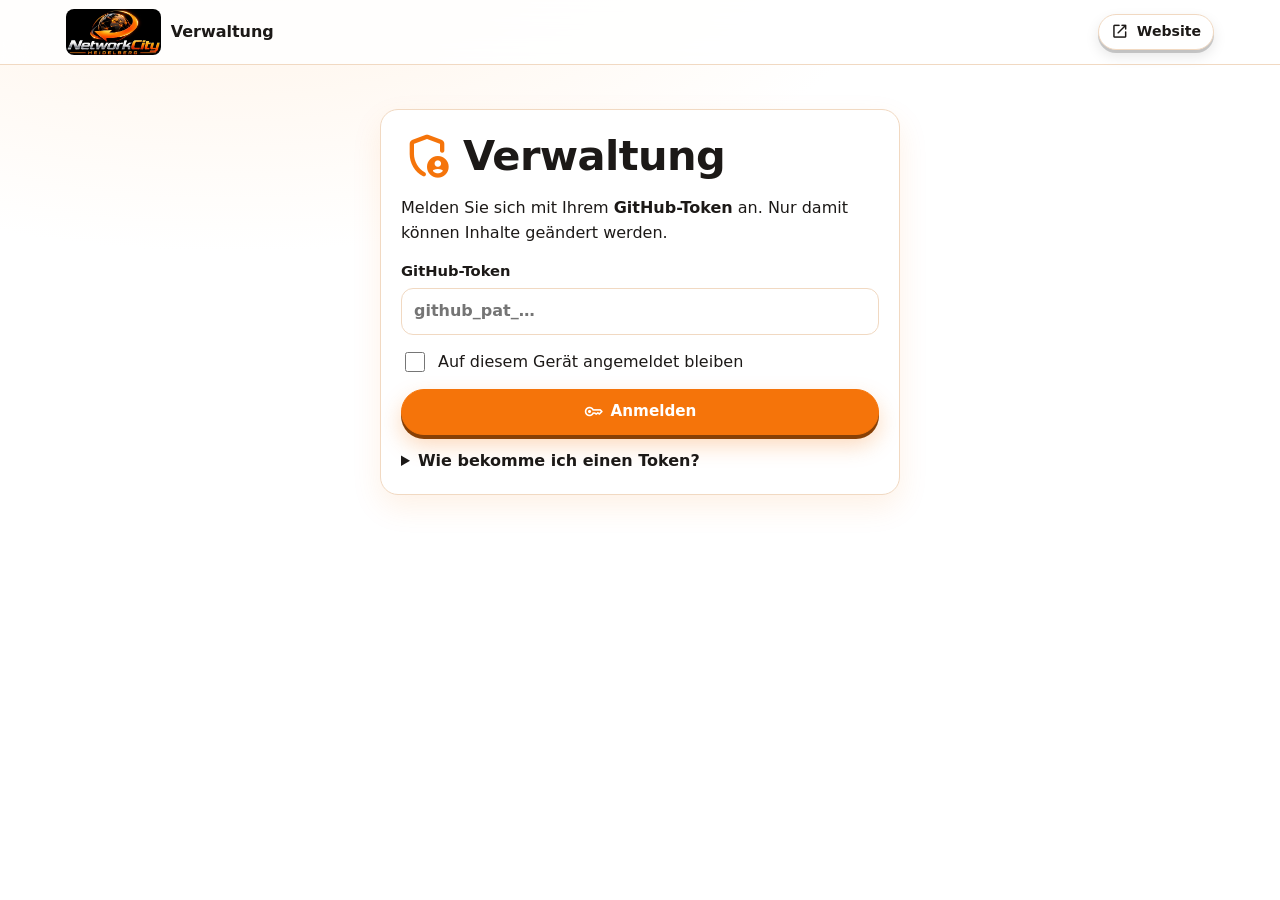
==== admin.html @ f7f85be2 "3D-Erlebnis: Werbung ganz oben als randloser Vollbild-Bereich, Angebote als Produkt-Bühne Co-Authore" ====
<!doctype html>
<html lang="de">
<head>
  <meta charset="utf-8">
  <meta name="viewport" content="width=device-width, initial-scale=1">
  <meta name="robots" content="noindex, nofollow">
  <title>Verwaltung – Networkcity</title>
  <link rel="icon" href="assets/favicon.png" type="image/png">
  <link rel="apple-touch-icon" href="assets/apple-touch-icon.png">
  <link rel="stylesheet" href="assets/style.css?v=202610122023">
  <link rel="stylesheet" href="assets/admin.css?v=202610122023">
</head>
<body>
  <header class="site-header">
    <div class="wrap">
      <a class="brand" href="index.html" title="Zur Website"><img src="data/images/networkcity_logo_2026.jpg" alt=""><span>Verwaltung</span></a>
      <div class="btn-row" style="margin-left:auto">
        <a class="btn small" href="index.html" target="_blank" rel="noopener"><span class="ms" aria-hidden="true">open_in_new</span><span class="hide-sm">Website</span></a>
        <button class="btn small" id="logout" type="button" hidden><span class="ms" aria-hidden="true">logout</span><span class="hide-sm">Abmelden</span></button>
      </div>
    </div>
  </header>

  <main>
    <div class="wrap" id="admin">
      <div class="loading">Wird geladen …</div>
    </div>
  </main>

  <dialog id="edit-dialog" aria-labelledby="edit-title"></dialog>
  <div class="toast" id="toast" role="status" aria-live="polite"></div>

  <script src="assets/common.js?v=202610122023"></script>
  <script src="assets/admin.js?v=202610122023"></script>
</body>
</html>
---- assets/style.css ----
/* Networkcity – Stylesheet (öffentliche Seite + Verwaltung) */
/* Symbole lokal eingebunden (kein Google-Fonts-Abruf, datenschutzfreundlich).
   Teilmenge von "Material Symbols Rounded" (Apache-2.0, Google). */
@font-face {
  font-family: 'NC Symbols';
  font-style: normal;
  font-weight: 400;
  font-display: block;
  src: url('fonts/material-symbols-rounded.woff') format('woff');
}
:root {
  --nc-primary: #F5740A;
  --nc-primary-hover: #D9640A;
  --nc-primary-soft: #FFF1E3;
  --nc-bg: #FFFFFF;
  --nc-bg-grad: radial-gradient(1200px 620px at 18% -12%, #FFF1E3 0%, #FFFFFF 58%);
  --nc-surface: #FFFFFF;
  --nc-surface-2: #FFF7F0;
  --nc-text: #1C1917;
  --nc-muted: #6B7280;
  --nc-border: #F1D9C2;
  --nc-header: rgba(255,255,255,0.86);
  --nc-shadow: 0 12px 30px rgba(245,116,10,0.10);
  --nc-on-primary: #FFFFFF;
  --nc-green: #15803D;
  --nc-green-soft: #DCFCE7;
  --nc-blue: #1D4ED8;
  --nc-blue-soft: #DBEAFE;
  --nc-red: #B91C1C;
  --nc-red-soft: #FEE2E2;
  --radius: 18px;
  --maxw: 1180px;
}
[data-theme="dark"], [data-theme="nacht"] {
  --nc-green: #4ADE80; --nc-green-soft: #12301D;
  --nc-blue: #93C5FD; --nc-blue-soft: #172554;
  --nc-red: #FCA5A5; --nc-red-soft: #3B1212;
}

* { box-sizing: border-box; }
html { -webkit-text-size-adjust: 100%; scroll-behavior: smooth; }
body {
  margin: 0;
  font-family: system-ui, -apple-system, 'Segoe UI', Roboto, 'Helvetica Neue', Arial, sans-serif;
  font-size: 16px;
  line-height: 1.55;
  color: var(--nc-text);
  background: var(--nc-bg);
  background-image: var(--nc-bg-grad);
  background-repeat: no-repeat;
  min-height: 100vh;
  display: flex;
  flex-direction: column;
}
img { max-width: 100%; display: block; }
a { color: var(--nc-primary); }
h1, h2, h3, h4 { letter-spacing: -0.015em; line-height: 1.2; margin: 0 0 .5em; }
h1 { font-size: clamp(1.7rem, 4vw, 2.6rem); font-weight: 800; }
h2 { font-size: clamp(1.3rem, 2.6vw, 1.75rem); font-weight: 750; }
h3 { font-size: 1.1rem; font-weight: 700; }
p { margin: 0 0 1em; }

.ms {
  font-family: 'NC Symbols';
  font-weight: normal; font-style: normal;
  font-size: 1.25em; line-height: 1;
  letter-spacing: normal; text-transform: none;
  display: inline-block; white-space: nowrap; word-wrap: normal; direction: ltr;
  -webkit-font-feature-settings: 'liga'; font-feature-settings: 'liga';
  -webkit-font-smoothing: antialiased;
  vertical-align: -0.22em;
  overflow: hidden; max-width: 1.3em;
}
.ms.big { font-size: 2rem; max-width: 2.2rem; color: var(--nc-primary); }

.wrap { width: 100%; max-width: var(--maxw); margin: 0 auto; padding: 0 16px; }
main { flex: 1; padding: 24px 0 48px; }

/* Header */
.site-header {
  position: sticky; top: 0; z-index: 50;
  background: var(--nc-header);
  -webkit-backdrop-filter: blur(12px); backdrop-filter: blur(12px);
  border-bottom: 1px solid var(--nc-border);
}
.site-header .wrap { display: flex; align-items: center; gap: 16px; min-height: 64px; }
.brand { display: flex; align-items: center; gap: 10px; text-decoration: none; color: var(--nc-text); font-weight: 800; flex-shrink: 0; }
.brand img { height: 46px; width: auto; border-radius: 8px; background: #000; }
.nav { display: flex; gap: 4px; margin-left: auto; }
.nav a {
  text-decoration: none; color: var(--nc-text); font-weight: 600; font-size: .95rem;
  padding: 8px 14px; border-radius: 999px; display: flex; align-items: center; gap: 6px;
  transition: background .15s, color .15s;
}
.nav a:hover { background: var(--nc-primary-soft); color: var(--nc-primary); }
.nav a.active { background: var(--nc-primary); color: var(--nc-on-primary); }
.btn.menu-btn { display: none; margin-left: auto; }

@media (max-width: 860px) {
  .btn.menu-btn { display: inline-flex; }
  .nav {
    position: absolute; left: 0; right: 0; top: 100%;
    flex-direction: column; gap: 2px; padding: 8px 16px 14px;
    background: var(--nc-surface); border-bottom: 1px solid var(--nc-border);
    box-shadow: var(--nc-shadow);
    display: none;
  }
  .nav.open { display: flex; }
  .nav a { padding: 12px 14px; }
}

/* Buttons */
.btn {
  display: inline-flex; align-items: center; justify-content: center; gap: 8px;
  padding: 10px 18px; border-radius: 999px; font: inherit; font-weight: 600; font-size: .95rem;
  border: 1px solid var(--nc-border); background: var(--nc-surface); color: var(--nc-text);
  text-decoration: none; cursor: pointer; transition: all .15s ease; white-space: nowrap;
  min-height: 42px;
}
.btn:hover { border-color: var(--nc-primary); color: var(--nc-primary); }
.btn.primary { background: var(--nc-primary); border-color: var(--nc-primary); color: var(--nc-on-primary); box-shadow: 0 8px 20px rgba(0,0,0,.08); }
.btn.primary:hover { background: var(--nc-primary-hover); border-color: var(--nc-primary-hover); color: var(--nc-on-primary); transform: translateY(-1px); }
.btn.danger:hover { border-color: var(--nc-red); color: var(--nc-red); }
.btn.small { padding: 6px 12px; min-height: 34px; font-size: .88rem; }
.btn.icon-only { padding: 8px; min-width: 42px; }
.btn[disabled] { opacity: .45; pointer-events: none; }
.btn-row { display: flex; flex-wrap: wrap; gap: 10px; align-items: center; }
.btn-row.center { justify-content: center; }
.btn-row.end { justify-content: flex-end; }

/* Cards */
.card {
  background: var(--nc-surface); border: 1px solid var(--nc-border);
  border-radius: var(--radius); box-shadow: var(--nc-shadow); padding: 20px;
}
.grid { display: grid; gap: 18px; }
.grid.c4 { grid-template-columns: repeat(auto-fill, minmax(min(100%, 230px), 1fr)); }
.grid.c3 { grid-template-columns: repeat(auto-fill, minmax(min(100%, 300px), 1fr)); }
.grid.c2 { grid-template-columns: repeat(auto-fit, minmax(min(100%, 300px), 1fr)); }
.grid.info { grid-template-columns: 2fr 1fr; }
@media (max-width: 760px) { .grid.info { grid-template-columns: 1fr; } }
section { margin-top: 44px; }
.section-title { display: flex; align-items: center; gap: 10px; }
.section-title .ms { color: var(--nc-primary); }
.muted { color: var(--nc-muted); }
.small { font-size: .9rem; }

/* Hero */
.hero { text-align: center; padding: 8px 0 0; }
.hero-img { width: min(640px, 100%); margin: 0 auto 22px; border-radius: 20px; box-shadow: var(--nc-shadow); }
.hero p.lead { font-size: 1.1rem; color: var(--nc-muted); max-width: 720px; margin: 0 auto 18px; }
.chips { display: flex; flex-wrap: wrap; gap: 8px; justify-content: center; margin-bottom: 20px; }
.chip {
  display: inline-flex; align-items: center; gap: 4px; padding: 5px 12px; border-radius: 999px;
  background: var(--nc-primary-soft); color: var(--nc-primary); font-weight: 600; font-size: .85rem;
}

/* Carousel */
.promo {
  position: relative; overflow: hidden; border-radius: 22px; margin-top: 28px;
  background: #101214; border: 1px solid var(--nc-border); box-shadow: 0 18px 44px rgba(0,0,0,.18);
}
.promo-track { display: flex; height: 100%; transition: transform .6s cubic-bezier(.4,0,.2,1); }
.promo-slide { position: relative; flex: 0 0 100%; min-width: 100%; height: 100%; }
.promo-slide img { width: 100%; height: 100%; object-fit: contain; }
.promo-overlay {
  position: absolute; left: 0; right: 0; bottom: 0; padding: 30px 34px 40px;
  background: linear-gradient(to top, rgba(0,0,0,.82) 0%, rgba(0,0,0,.4) 55%, rgba(0,0,0,0) 100%);
  color: #fff;
}
.promo-badge {
  display: inline-block; margin-bottom: 10px; padding: 4px 13px; border-radius: 999px;
  background: var(--nc-primary); color: var(--nc-on-primary);
  font-size: .76rem; font-weight: 700; letter-spacing: .05em; text-transform: uppercase;
}
.promo-title { font-size: clamp(1.15rem, 2.4vw, 2.05rem); font-weight: 800; line-height: 1.15; margin-bottom: .35rem; }
.promo-text { margin: 0; color: rgba(255,255,255,.93); font-size: clamp(.88rem, 1.1vw, 1.05rem); max-width: 760px; }
.promo-link { display: inline-block; margin-top: .6rem; color: #fff; font-weight: 600; }
.promo-nav {
  position: absolute; top: 50%; transform: translateY(-50%); z-index: 3;
  width: 44px; height: 44px; border: 0; border-radius: 50%; cursor: pointer;
  background: rgba(0,0,0,.38); color: #fff; display: flex; align-items: center; justify-content: center;
}
.promo-nav:hover { background: var(--nc-primary); color: var(--nc-on-primary); }
.promo-prev { left: 14px; } .promo-next { right: 14px; }
.promo-dots { position: absolute; left: 0; right: 0; bottom: 12px; display: flex; justify-content: center; gap: 8px; z-index: 3; }
.promo-dot { width: 9px; height: 9px; padding: 0; border: 0; border-radius: 999px; background: rgba(255,255,255,.55); cursor: pointer; transition: all .2s; }
.promo-dot.active { width: 26px; background: #fff; }
@media (max-width: 640px) {
  .promo-overlay { padding: 16px 16px 32px; }
  .promo-text { display: none; }
  .promo-nav { width: 34px; height: 34px; }
  .promo-prev { left: 6px; } .promo-next { right: 6px; }
}

/* Notice / special hours */
.notice { display: flex; gap: 12px; align-items: flex-start; margin-top: 24px; }
.notice .ms { color: var(--nc-primary); }
.notice ul { margin: 6px 0 0; padding-left: 18px; }

/* Service cards */
.service-card h3 { margin-top: 10px; }
.service-card p { margin: 0; color: var(--nc-muted); font-size: .93rem; }

/* Hours list */
.hours { list-style: none; margin: 0; padding: 0; }
.hours li { display: flex; justify-content: space-between; gap: 12px; padding: 6px 0; border-bottom: 1px dashed var(--nc-border); }
.hours li:last-child { border-bottom: 0; }
.hours li.today { font-weight: 700; color: var(--nc-primary); }

/* Product cards */
.product { display: flex; flex-direction: column; padding: 0; overflow: hidden; }
.product-img { aspect-ratio: 4/3; background: var(--nc-surface-2); display: flex; align-items: center; justify-content: center; }
.product-img img { width: 100%; height: 100%; object-fit: cover; }
.product-img .ms { font-size: 3rem; max-width: 3.2rem; color: var(--nc-muted); }
.product-body { padding: 16px 18px 18px; display: flex; flex-direction: column; gap: 8px; flex: 1; }
.product-name { font-weight: 700; font-size: 1.05rem; }
.price { font-size: 1.45rem; font-weight: 800; }
.price-old { color: var(--nc-muted); text-decoration: line-through; margin-right: 6px; }
.price-discount { color: var(--nc-red); font-weight: 600; }
.product-desc { color: var(--nc-muted); font-size: .92rem; margin: 0; }
.product-foot { margin-top: auto; padding-top: 6px; display: flex; flex-direction: column; gap: 8px; }
.badge { align-self: flex-start; display: inline-flex; align-items: center; gap: 4px; padding: 3px 10px; border-radius: 999px; font-size: .78rem; font-weight: 700; }
.badge.new { background: var(--nc-green-soft); color: var(--nc-green); }
.badge.used { background: var(--nc-blue-soft); color: var(--nc-blue); }
.badge.sold { background: var(--nc-red-soft); color: var(--nc-red); }
.product.is-sold .product-img img { filter: grayscale(1); opacity: .6; }

/* Shop filters */
.filters { display: flex; flex-direction: column; gap: 12px; margin: 18px 0 8px; }
.filters-row { display: flex; flex-wrap: wrap; gap: 10px; align-items: center; }
.seg { display: inline-flex; border: 1px solid var(--nc-border); border-radius: 999px; padding: 3px; background: var(--nc-surface); flex-wrap: wrap; }
.seg button { border: 0; background: transparent; color: var(--nc-text); font: inherit; font-weight: 600; font-size: .9rem; padding: 7px 14px; border-radius: 999px; cursor: pointer; }
.seg button.on { background: var(--nc-primary); color: var(--nc-on-primary); }
.cat-toggle { border: 1px solid var(--nc-border); background: var(--nc-surface); color: var(--nc-text); font: inherit; font-size: .88rem; font-weight: 600; padding: 6px 12px; border-radius: 999px; cursor: pointer; }
.cat-toggle.on { background: var(--nc-primary-soft); border-color: var(--nc-primary); color: var(--nc-primary); }

/* Forms */
input[type=text], input[type=search], input[type=number], input[type=email], input[type=tel], input[type=url], input[type=password], input[type=date], input[type=time], select, textarea {
  width: 100%; font: inherit; font-size: 16px; color: var(--nc-text);
  background: var(--nc-surface); border: 1px solid var(--nc-border); border-radius: 12px;
  padding: 10px 12px; min-height: 44px;
}
textarea { min-height: 90px; resize: vertical; }
input:focus, select:focus, textarea:focus { outline: 2px solid var(--nc-primary); outline-offset: 1px; border-color: var(--nc-primary); }
.search { flex: 1 1 240px; }
label.field { display: flex; flex-direction: column; gap: 6px; font-weight: 600; font-size: .92rem; }
label.field .hint { font-weight: 400; color: var(--nc-muted); font-size: .84rem; }
.check { display: flex; align-items: center; gap: 10px; font-weight: 500; cursor: pointer; }
.check input { width: 20px; height: 20px; accent-color: var(--nc-primary); flex-shrink: 0; }
.form-grid { display: grid; gap: 14px; grid-template-columns: repeat(auto-fit, minmax(220px, 1fr)); }
.form-stack { display: flex; flex-direction: column; gap: 14px; }

/* Service price rows */
.price-row { display: grid; grid-template-columns: 1.2fr 1fr 2.2fr; gap: 14px; align-items: start; padding: 16px 20px; }
.price-row .p { font-weight: 800; color: var(--nc-primary); }
@media (max-width: 640px) { .price-row { grid-template-columns: 1fr; gap: 4px; } }
.list-gap { display: flex; flex-direction: column; gap: 12px; }
.steps { counter-reset: s; }
.step { display: flex; gap: 16px; align-items: center; }
.step-num { width: 42px; height: 42px; border-radius: 50%; background: var(--nc-primary); color: var(--nc-on-primary); font-weight: 800; display: flex; align-items: center; justify-content: center; flex-shrink: 0; }
ul.bullets { padding-left: 20px; margin: 0 0 1em; }
ul.bullets li { margin: 4px 0; }

/* CTA */
.cta { display: flex; flex-wrap: wrap; gap: 16px; align-items: center; justify-content: space-between; }
.cta p { margin: 0; flex: 1 1 320px; }

/* Map */
.map { width: 100%; height: 420px; border: 0; border-radius: var(--radius); box-shadow: var(--nc-shadow); }

/* Gallery */
.gallery img { width: 100%; aspect-ratio: 4/3; object-fit: cover; border-radius: 14px; }

/* Footer */
.site-footer { border-top: 1px solid var(--nc-border); background: var(--nc-surface-2); padding: 22px 0; font-size: .92rem; }
.site-footer .wrap { display: flex; flex-wrap: wrap; justify-content: space-between; gap: 14px; }
.site-footer a { color: var(--nc-text); text-decoration: none; }

/* Dialog */
dialog {
  border: 1px solid var(--nc-border); border-radius: 20px; padding: 0; width: min(560px, calc(100% - 24px));
  background: var(--nc-surface); color: var(--nc-text); box-shadow: 0 30px 80px rgba(0,0,0,.35);
  max-height: calc(100vh - 32px);
}
dialog::backdrop { background: rgba(0,0,0,.5); }
.dialog-head { display: flex; align-items: center; justify-content: space-between; gap: 10px; padding: 16px 20px; border-bottom: 1px solid var(--nc-border); position: sticky; top: 0; background: var(--nc-surface); z-index: 2; }
.dialog-head h3 { margin: 0; }
.dialog-body { padding: 18px 20px 20px; display: flex; flex-direction: column; gap: 14px; }
.radio-list { display: flex; flex-direction: column; gap: 8px; }
.radio-list label { display: flex; align-items: center; gap: 10px; padding: 10px 12px; border: 1px solid var(--nc-border); border-radius: 12px; cursor: pointer; }
.radio-list label:has(input:checked) { border-color: var(--nc-primary); background: var(--nc-primary-soft); }
.radio-list input { accent-color: var(--nc-primary); width: 18px; height: 18px; }
.info-box { background: var(--nc-primary-soft); border-radius: 12px; padding: 10px 12px; font-size: .92rem; }

.loading, .error-box { text-align: center; padding: 60px 16px; color: var(--nc-muted); }
.empty { text-align: center; padding: 32px 16px; color: var(--nc-muted); }
.visually-hidden { position: absolute !important; width: 1px; height: 1px; overflow: hidden; clip: rect(0 0 0 0); white-space: nowrap; }
.map-consent { text-align: center; padding: 36px 20px; }
.map-consent p { color: var(--nc-muted); max-width: 520px; margin: 0 auto 16px; }
[hidden] { display: none !important; }
.ms { flex-shrink: 0; }
.footer-links { display: flex; gap: 16px; align-items: flex-start; flex-basis: 100%; }
.footer-links a { text-decoration: underline; color: var(--nc-muted); }
.legal h2 { font-size: 1.1rem; margin: 1.4em 0 .4em; }
.legal h2:first-child { margin-top: 0; }
.legal p { overflow-wrap: anywhere; }
.promo-slide.is-product { background: radial-gradient(circle at 70% 40%, #2a2a2a 0%, #101214 70%); }
.promo-slide.is-product img { padding: 16px 16px 120px; }
@media (max-width: 640px) { .promo-slide.is-product img { padding: 8px 8px 90px; } }
@media (max-width: 640px) { .promo-slide.is-product .promo-text { display: block; } }
@media (max-width: 640px) {
  .promo { height: 400px !important; }
  .promo-slide.is-product img { padding: 12px 12px 130px; }
  .promo-title { font-size: 1.2rem; }
}
/* Ladenfotos */
.shop-gallery { display: grid; gap: 14px; grid-template-columns: repeat(auto-fill, minmax(min(100%, 280px), 1fr)); }
.shop-gallery.count-1 { grid-template-columns: 1fr; }
.shop-gallery.count-2 { grid-template-columns: repeat(auto-fit, minmax(min(100%, 320px), 1fr)); }
.shop-photo { display: block; border-radius: var(--radius); overflow: hidden; box-shadow: var(--nc-shadow); border: 1px solid var(--nc-border); background: var(--nc-surface-2); }
.shop-photo img { width: 100%; aspect-ratio: 16/10; object-fit: cover; transition: transform .3s ease; }
.shop-photo:hover img { transform: scale(1.03); }
.shop-gallery.count-3 .shop-photo:first-child, .shop-gallery.count-4 .shop-photo:first-child { grid-column: 1 / -1; }
.shop-gallery.count-3 .shop-photo:first-child img, .shop-gallery.count-4 .shop-photo:first-child img { aspect-ratio: 21/9; }
/* Kontaktleiste oben + Telefon unter dem Namen */
.topbar { background: #1C1917; color: #fff; font-size: .88rem; }
[data-theme="dark"] .topbar, [data-theme="nacht"] .topbar { background: #000; }
.topbar .wrap { display: flex; flex-wrap: wrap; gap: 6px 22px; align-items: center; min-height: 38px; padding-top: 4px; padding-bottom: 4px; }
.topbar a { color: #fff; text-decoration: none; display: inline-flex; align-items: center; gap: 6px; white-space: nowrap; }
.topbar a:hover { color: var(--nc-primary); }
.topbar .ms { color: var(--nc-primary); }
.topbar .tb-addr { margin-left: auto; }
.brand-wrap { display: flex; flex-direction: column; gap: 2px; flex-shrink: 0; min-width: 0; }
.brand-phone { display: inline-flex; align-items: center; gap: 4px; font-size: .86rem; font-weight: 700; color: var(--nc-primary); text-decoration: none; padding-left: 2px; white-space: nowrap; }
.brand-phone:hover { text-decoration: underline; }
.site-header .wrap { padding-top: 6px; padding-bottom: 6px; }
@media (max-width: 860px) {
  .topbar .tb-addr, .topbar .tb-mail { display: none; }
  .topbar .wrap { justify-content: center; }
}

/* ===== Design „Networkcity Nacht“ – passend zum Logo =====
   Ein Motiv: der leuchtende Netz-Globus aus dem Logo, ganz leise im Hintergrund,
   dazu der orange Lichtbogen am unteren Rand. Alles andere bleibt ruhig. */
[data-theme="nacht"] body { background: #07080B; }
[data-theme="nacht"] body::before {
  content: ""; position: fixed; inset: 0; z-index: -1; pointer-events: none;
  background:
    url("bg-netz.svg") no-repeat right -220px top 30px / min(980px, 115vw) auto,
    radial-gradient(70% 22% at 50% 100%, rgba(255, 122, 26, 0.20), rgba(255, 122, 26, 0) 70%),
    radial-gradient(900px 520px at 8% -8%, rgba(255, 122, 26, 0.13), rgba(255, 122, 26, 0) 60%),
    linear-gradient(180deg, #0A0B10 0%, #07080B 55%, #050507 100%);
}
@media (max-width: 760px) {
  [data-theme="nacht"] body::before {
    background-position: center 70px, 0 0, 0 0, 0 0;
    background-size: 150vw auto, auto, auto, auto;
  }
}
[data-theme="nacht"] .topbar { background: #000; border-bottom: 1px solid rgba(255, 122, 26, 0.35); }
[data-theme="nacht"] .site-header { border-bottom-color: rgba(255, 255, 255, 0.07); }
[data-theme="nacht"] .card {
  background: linear-gradient(180deg, rgba(26, 27, 34, 0.88), rgba(16, 17, 22, 0.88));
  -webkit-backdrop-filter: blur(6px); backdrop-filter: blur(6px);
}
[data-theme="nacht"] a.card:hover { border-color: rgba(255, 122, 26, 0.55); }
[data-theme="nacht"] .hero h1 {
  background: linear-gradient(180deg, #FFFFFF 0%, #D9DCE1 55%, #9EA3AB 100%);
  -webkit-background-clip: text; background-clip: text; color: transparent;
}
[data-theme="nacht"] .hero-img { box-shadow: 0 0 0 1px rgba(255, 122, 26, 0.25), 0 24px 70px rgba(255, 122, 26, 0.18); }
[data-theme="nacht"] .btn.primary {
  background: linear-gradient(180deg, #FF9440, #FF7A1A 60%, #E8650C);
  border-color: #FF7A1A; box-shadow: 0 8px 24px rgba(255, 122, 26, 0.28);
}
[data-theme="nacht"] .btn.primary:hover { background: linear-gradient(180deg, #FFA55C, #FF8A2E 60%, #F0720F); }
[data-theme="nacht"] .chip { background: rgba(255, 122, 26, 0.12); color: #FFB070; }
[data-theme="nacht"] .price-discount { color: #FF8A73; }
[data-theme="nacht"] .site-footer { background: rgba(0, 0, 0, 0.6); border-top-color: rgba(255, 122, 26, 0.25); }
[data-theme="nacht"] .product-img { background: #0E0F13; }
[data-theme="nacht"] dialog { background: #121318; }
[data-theme="nacht"] .seg, [data-theme="nacht"] .cat-toggle,
[data-theme="nacht"] input, [data-theme="nacht"] select, [data-theme="nacht"] textarea { background: #101116; }
@media (prefers-reduced-transparency: reduce) { [data-theme="nacht"] .card { -webkit-backdrop-filter: none; backdrop-filter: none; background: #14151B; } }
@media print { [data-theme="nacht"] body::before { display: none; } }

/* ===== 3D-Effekte: Icons, Karten, Knöpfe ===== */
/* Service-Icons als runde 3D-Plakette (wie die Ring-Icons im Logo) */
.service-card .ms.big, .ms.badge3d {
  display: inline-grid; place-items: center;
  width: 64px; height: 64px; max-width: none; border-radius: 50%;
  font-size: 1.9rem; vertical-align: middle;
  color: var(--nc-primary);
  background:
    radial-gradient(circle at 32% 26%, rgba(255,255,255,.55), rgba(255,255,255,0) 42%),
    radial-gradient(circle at 50% 60%, var(--nc-primary-soft), var(--nc-surface-2) 78%);
  border: 2px solid var(--nc-primary);
  box-shadow:
    inset 0 -6px 12px rgba(0,0,0,.18),
    inset 0 3px 6px rgba(255,255,255,.35),
    0 6px 0 -1px color-mix(in srgb, var(--nc-primary) 55%, #000),
    0 12px 22px rgba(0,0,0,.22);
  transition: transform .35s cubic-bezier(.2,.8,.2,1.2), box-shadow .35s ease;
}
.service-card:hover .ms.big, .service-card:focus-visible .ms.big {
  transform: translateY(-6px) scale(1.08) rotate(-6deg);
  box-shadow:
    inset 0 -6px 12px rgba(0,0,0,.18),
    inset 0 3px 6px rgba(255,255,255,.35),
    0 10px 0 -1px color-mix(in srgb, var(--nc-primary) 55%, #000),
    0 22px 34px color-mix(in srgb, var(--nc-primary) 35%, transparent);
}
.service-card:active .ms.big { transform: translateY(1px) scale(.97); transition-duration: .08s; }

/* Karten: 3D-Neigen (Maus) + Lichtreflex */
.service-card, .product {
  position: relative;
  transform: perspective(900px) rotateX(var(--rx, 0deg)) rotateY(var(--ry, 0deg)) translateY(var(--lift, 0px));
  transition: transform .45s cubic-bezier(.2,.8,.2,1), box-shadow .3s ease, border-color .3s ease;
  will-change: transform;
}
.service-card::after, .product::after {
  content: ""; position: absolute; inset: 0; border-radius: inherit; pointer-events: none;
  background: radial-gradient(circle at var(--mx, 50%) var(--my, 0%), rgba(255,255,255,.16), transparent 55%);
  opacity: 0; transition: opacity .3s ease;
}
.service-card:hover, .product:hover {
  --lift: -6px;
  box-shadow: 0 26px 50px rgba(0,0,0,.28), 0 0 0 1px color-mix(in srgb, var(--nc-primary) 35%, transparent);
}
.service-card:hover::after, .product:hover::after { opacity: 1; }
.service-card.tilting, .product.tilting { transition: transform .08s linear, box-shadow .3s ease; }
.service-card:active, .product:active { --lift: -1px; }
.product .product-img img { transition: transform .5s cubic-bezier(.2,.8,.2,1); }
.product:hover .product-img img { transform: scale(1.05); }

/* Knöpfe: Tiefe + Drück-Effekt */
.btn { box-shadow: 0 3px 0 rgba(0,0,0,.18), 0 6px 14px rgba(0,0,0,.10); }
.btn:hover { transform: translateY(-2px); box-shadow: 0 5px 0 rgba(0,0,0,.18), 0 12px 22px rgba(0,0,0,.16); }
.btn:active { transform: translateY(2px); box-shadow: 0 1px 0 rgba(0,0,0,.2), 0 2px 6px rgba(0,0,0,.12); transition-duration: .05s; }
.btn.primary { box-shadow: 0 4px 0 color-mix(in srgb, var(--nc-primary) 55%, #000), 0 10px 22px color-mix(in srgb, var(--nc-primary) 28%, transparent); }
.btn.primary:hover { transform: translateY(-2px); box-shadow: 0 6px 0 color-mix(in srgb, var(--nc-primary) 55%, #000), 0 16px 30px color-mix(in srgb, var(--nc-primary) 38%, transparent); }
.btn.primary:active { transform: translateY(3px); box-shadow: 0 1px 0 color-mix(in srgb, var(--nc-primary) 55%, #000), 0 4px 10px color-mix(in srgb, var(--nc-primary) 25%, transparent); }
.btn.menu-btn, .btn.icon-only { box-shadow: none; }

/* Icons in Überschriften, Topbar und Menü: kleiner Sprung */
.section-title .ms, .topbar a .ms, .nav a .ms { transition: transform .3s cubic-bezier(.2,.8,.2,1.4); }
.section-title:hover .ms, .topbar a:hover .ms, .nav a:hover .ms { transform: translateY(-2px) scale(1.15) rotate(-8deg); }

[data-theme="nacht"] .service-card .ms.big, [data-theme="nacht"] .ms.badge3d {
  color: #FF9440;
  background:
    radial-gradient(circle at 32% 24%, rgba(255,255,255,.22), rgba(255,255,255,0) 40%),
    radial-gradient(circle at 50% 62%, #2A1A0E, #0C0D11 80%);
  box-shadow:
    inset 0 -8px 14px rgba(0,0,0,.6),
    inset 0 2px 5px rgba(255,255,255,.18),
    0 0 0 4px rgba(255,122,26,.08),
    0 5px 0 -1px #8A3D06,
    0 0 26px rgba(255,122,26,.30);
  text-shadow: 0 0 12px rgba(255,122,26,.6);
}
[data-theme="nacht"] .service-card:hover .ms.big {
  box-shadow:
    inset 0 -8px 14px rgba(0,0,0,.6),
    inset 0 2px 5px rgba(255,255,255,.18),
    0 0 0 6px rgba(255,122,26,.12),
    0 9px 0 -1px #8A3D06,
    0 0 44px rgba(255,122,26,.55);
}
[data-theme="nacht"] .service-card:hover, [data-theme="nacht"] .product:hover {
  border-color: rgba(255,122,26,.55);
  box-shadow: 0 28px 60px rgba(0,0,0,.6), 0 0 32px rgba(255,122,26,.16);
}

@media (prefers-reduced-motion: reduce) {
  .service-card, .product, .btn, .service-card .ms.big, .section-title .ms, .topbar a .ms, .nav a .ms, .product .product-img img { transition: none !important; }
  .service-card:hover, .product:hover { --lift: 0px; }
  .service-card:hover .ms.big { transform: none; }
  .product:hover .product-img img { transform: none; }
}
@media print {
  .service-card, .product, .btn { transform: none !important; box-shadow: none !important; }
  .service-card::after, .product::after { display: none; }
}

/* Klickbare Stichwort-Chips im Startbereich */
a.chip { text-decoration: none; cursor: pointer; border: 1px solid transparent;
  transition: transform .25s cubic-bezier(.2,.8,.2,1.3), box-shadow .25s ease, border-color .25s ease, background .25s ease; }
a.chip:hover, a.chip:focus-visible { transform: translateY(-2px); border-color: var(--nc-primary);
  box-shadow: 0 3px 0 color-mix(in srgb, var(--nc-primary) 55%, #000), 0 8px 18px color-mix(in srgb, var(--nc-primary) 30%, transparent); }
a.chip:active { transform: translateY(1px); box-shadow: none; transition-duration: .05s; }
[data-theme="nacht"] a.chip:hover { background: rgba(255,122,26,.22); color: #FFC48F; }
@media (prefers-reduced-motion: reduce) { a.chip { transition: none; } a.chip:hover { transform: none; } }

/* ===== Unterseiten ===== */
/* Seitenkopf mit großer 3D-Plakette */
.page-head { display: flex; align-items: center; gap: 22px; margin: 6px 0 8px; }
.page-head h1 { margin: 0 0 6px; }
.page-head .lead { margin: 0; color: var(--nc-muted); font-size: 1.06rem; max-width: 760px; }
.page-head .ms.badge3d { width: 84px; height: 84px; font-size: 2.5rem; flex-shrink: 0; animation: nc-pop .6s cubic-bezier(.2,.8,.2,1.3) both; }
.page-head:hover .ms.badge3d { transform: translateY(-4px) rotate(-6deg) scale(1.05); }
[data-theme="nacht"] .page-head h1 {
  background: linear-gradient(180deg, #FFFFFF 0%, #D9DCE1 55%, #9EA3AB 100%);
  -webkit-background-clip: text; background-clip: text; color: transparent;
}
@keyframes nc-pop { from { opacity: 0; transform: translateY(10px) scale(.85) rotate(-12deg); } to { opacity: 1; transform: none; } }
@media (max-width: 640px) {
  .page-head { gap: 14px; align-items: flex-start; }
  .page-head .ms.badge3d { width: 60px; height: 60px; font-size: 1.8rem; }
}

/* Kleine Plakette (Preislisten, Kontakt) */
.ms.badge3d.small { width: 46px; height: 46px; font-size: 1.35rem; border-width: 1.5px; flex-shrink: 0; }

/* Vorteile Internetcafé */
.feature-chips { list-style: none; padding: 0; margin: 22px 0 0; display: flex; flex-wrap: wrap; gap: 10px; }
.feature-chips li { display: inline-flex; align-items: center; gap: 8px; padding: 9px 16px; border-radius: 999px;
  background: var(--nc-surface); border: 1px solid var(--nc-border); font-weight: 600; box-shadow: 0 3px 0 rgba(0,0,0,.18); }
.feature-chips .ms { color: var(--nc-primary); }

/* Preisliste */
.price-list .price-row { display: flex; align-items: center; gap: 16px; padding: 14px 20px; position: relative; overflow: hidden;
  transition: transform .3s cubic-bezier(.2,.8,.2,1), border-color .3s ease, box-shadow .3s ease; }
.price-list .price-row::before { content: ""; position: absolute; left: 0; top: 0; bottom: 0; width: 3px; background: var(--nc-primary);
  transform: scaleY(0); transition: transform .3s ease; }
.price-list .price-row:hover { transform: translateX(4px); border-color: color-mix(in srgb, var(--nc-primary) 45%, transparent); }
.price-list .price-row:hover::before { transform: scaleY(1); }
.price-list .price-row:hover .ms.badge3d { transform: translateY(-3px) rotate(-8deg) scale(1.06); }
.pr-text { flex: 1; display: flex; flex-direction: column; gap: 2px; min-width: 0; }
.pr-text .muted { font-size: .93rem; }
.price-list .p { flex-shrink: 0; padding: 6px 14px; border-radius: 999px; font-weight: 800; color: var(--nc-primary);
  background: var(--nc-primary-soft); border: 1px solid color-mix(in srgb, var(--nc-primary) 40%, transparent); white-space: nowrap; }
@media (max-width: 640px) {
  .price-list .price-row { display: grid; grid-template-columns: auto 1fr; gap: 6px 14px; }
  .price-list .p { grid-column: 2; justify-self: start; }
}

/* Reparatur: Ablauf als Zeitleiste */
ol.steps { list-style: none; padding: 0; margin: 0; display: grid; grid-template-columns: repeat(auto-fit, minmax(min(100%, 220px), 1fr)); gap: 18px; counter-reset: s; }
ol.steps .step { position: relative; flex-direction: column; align-items: flex-start; gap: 14px; }
ol.steps .step:not(:last-child)::after { content: ""; position: absolute; top: 41px; left: calc(100% + 1px); width: 17px; height: 2px;
  background: linear-gradient(90deg, var(--nc-primary), transparent); }
.step-num { width: 50px; height: 50px; font-size: 1.25rem;
  background: radial-gradient(circle at 32% 26%, rgba(255,255,255,.45), rgba(255,255,255,0) 45%), linear-gradient(180deg, var(--nc-primary-hover), var(--nc-primary));
  box-shadow: inset 0 -4px 8px rgba(0,0,0,.25), 0 4px 0 color-mix(in srgb, var(--nc-primary) 55%, #000), 0 10px 20px color-mix(in srgb, var(--nc-primary) 30%, transparent);
  transition: transform .35s cubic-bezier(.2,.8,.2,1.3); }
ol.steps .step:hover .step-num { transform: translateY(-4px) rotate(-8deg); }
@media (max-width: 700px) { ol.steps .step:not(:last-child)::after { display: none; } }

/* Kontaktliste */
.contact-list { list-style: none; padding: 0; margin: 0 0 18px; display: flex; flex-direction: column; gap: 6px; }
.contact-list a { display: flex; align-items: center; gap: 14px; padding: 8px 10px; margin: 0 -10px; border-radius: 14px;
  color: inherit; text-decoration: none; transition: background .25s ease; }
.contact-list a:hover { background: var(--nc-primary-soft); }
.contact-list a:hover .ms.badge3d { transform: translateY(-3px) rotate(-8deg) scale(1.06); }
.cl-label { display: block; font-size: .8rem; color: var(--nc-muted); font-weight: 600; }

/* Öffnungszeiten: heute hervorheben */
.hours li.today { background: var(--nc-primary-soft); border-radius: 10px; padding: 6px 10px; margin: 0 -10px; border-bottom-color: transparent; }
.today-tag { font-style: normal; font-size: .72rem; font-weight: 700; padding: 2px 8px; border-radius: 999px; margin-left: 6px;
  background: var(--nc-primary); color: var(--nc-on-primary); vertical-align: 1px; }

/* Shop-Filter als Glasfläche */
.filters.card { padding: 16px 18px; }

@media (prefers-reduced-motion: reduce) {
  .page-head .ms.badge3d { animation: none; }
  .price-list .price-row, .step-num, .ms.badge3d { transition: none !important; }
  .price-list .price-row:hover { transform: none; }
}

/* Shop: alle Produktbilder gleich hoch, ganzes Gerät sichtbar */
.product-img { overflow: hidden; flex-shrink: 0; }
.product-img img { object-fit: contain; min-height: 0; }
.product-img:has(img), [data-theme="nacht"] .product-img:has(img) { background: #fff; }
.product-img img { padding: 10px; box-sizing: border-box; }

/* ===== Helle Designs (Orange, Blau): schwarze Kopfzeile wie das Logo ===== */
:is([data-theme="orange"], [data-theme="blue"]) { --nc-glow: 242, 107, 15; }
[data-theme="blue"] { --nc-glow: 37, 99, 235; }
:is([data-theme="orange"], [data-theme="blue"]) body::before {
  content: ""; position: fixed; inset: 0; z-index: -1; pointer-events: none;
  background:
    radial-gradient(900px 420px at 85% -6%, rgba(var(--nc-glow), .16), rgba(var(--nc-glow), 0) 65%),
    radial-gradient(70% 20% at 50% 100%, rgba(var(--nc-glow), .10), rgba(var(--nc-glow), 0) 70%),
    linear-gradient(180deg, #FFFFFF 0%, var(--nc-bg) 60%);
}
:is([data-theme="orange"], [data-theme="blue"]) body::after {
  content: ""; position: fixed; inset: 0; z-index: -1; pointer-events: none; opacity: .22;
  background: url("bg-netz.svg") no-repeat right -220px top 40px / min(980px, 115vw) auto;
}
:is([data-theme="orange"], [data-theme="blue"]) .topbar { background: #000; border-bottom: 1px solid rgba(var(--nc-glow), .45); }
:is([data-theme="orange"], [data-theme="blue"]) .site-header { border-bottom: 1px solid rgba(255,255,255,.06); box-shadow: 0 10px 30px rgba(0,0,0,.12); }
:is([data-theme="orange"], [data-theme="blue"]) .brand { color: #fff; }
:is([data-theme="orange"], [data-theme="blue"]) .nav a { color: #E7E9ED; }
:is([data-theme="orange"], [data-theme="blue"]) .nav a:hover { background: rgba(255,255,255,.08); color: #fff; }
:is([data-theme="orange"], [data-theme="blue"]) .nav a.active { background: var(--nc-primary); color: #fff; }
:is([data-theme="orange"], [data-theme="blue"]) .btn.menu-btn { background: rgba(255,255,255,.08); color: #fff; border-color: rgba(255,255,255,.15); }
@media (max-width: 860px) {
  :is([data-theme="orange"], [data-theme="blue"]) .nav { background: #0B0C10; border-bottom-color: rgba(255,255,255,.08); }
}
:is([data-theme="orange"], [data-theme="blue"]) .card { border-color: var(--nc-border); box-shadow: 0 1px 0 rgba(255,255,255,.8) inset, var(--nc-shadow); }
:is([data-theme="orange"], [data-theme="blue"]) :is(.hero h1, .page-head h1) {
  background: linear-gradient(180deg, #2A2C33 0%, #121317 60%, #3A3D45 100%);
  -webkit-background-clip: text; background-clip: text; color: transparent;
}
:is([data-theme="orange"], [data-theme="blue"]) .hero-img { box-shadow: 0 24px 60px rgba(0,0,0,.25), 0 0 0 1px rgba(var(--nc-glow), .25); }
:is([data-theme="orange"], [data-theme="blue"]) .btn.primary {
  background: linear-gradient(180deg, color-mix(in srgb, var(--nc-primary) 90%, #fff), var(--nc-primary) 55%, var(--nc-primary-hover));
  border-color: var(--nc-primary);
}
:is([data-theme="orange"], [data-theme="blue"]) .site-footer { background: #07080B; color: #D6D8DD; border-top: 2px solid rgba(var(--nc-glow), .5); }
:is([data-theme="orange"], [data-theme="blue"]) .site-footer a { color: #fff; }
:is([data-theme="orange"], [data-theme="blue"]) .product-img:not(:has(img)) { background: var(--nc-surface-2); }
/* 3D-Plaketten im hellen Design: weiß mit farbigem Ring */
:is([data-theme="orange"], [data-theme="blue"]) .ms.badge3d,
:is([data-theme="orange"], [data-theme="blue"]) .service-card .ms.big {
  background: radial-gradient(circle at 32% 24%, #fff, #fff 30%, color-mix(in srgb, var(--nc-primary-soft) 70%, #fff) 100%);
}

/* ===== Graphit & Chrom ===== */
[data-theme="dark"] body::before {
  content: ""; position: fixed; inset: 0; z-index: -1; pointer-events: none;
  background:
    radial-gradient(120% 60% at 50% 118%, rgba(255,138,61,.22), rgba(255,138,61,0) 55%),
    conic-gradient(from 200deg at 110% -10%, rgba(255,255,255,.07), rgba(255,255,255,0) 18%, rgba(255,255,255,0) 82%, rgba(255,255,255,.05)),
    repeating-linear-gradient(115deg, rgba(255,255,255,.018) 0 2px, rgba(255,255,255,0) 2px 7px),
    linear-gradient(180deg, #1C1D23 0%, #17181D 50%, #121317 100%);
}
[data-theme="dark"] .site-header {
  background: linear-gradient(180deg, rgba(44,45,52,.92), rgba(24,25,30,.92));
  border-bottom: 1px solid rgba(255,255,255,.10);
  box-shadow: 0 1px 0 rgba(255,255,255,.06) inset, 0 10px 30px rgba(0,0,0,.35);
}
[data-theme="dark"] .topbar { border-bottom: 1px solid rgba(255,138,61,.4); }
[data-theme="dark"] .card {
  background: linear-gradient(180deg, rgba(44,45,53,.92), rgba(30,31,37,.92));
  box-shadow: 0 1px 0 rgba(255,255,255,.07) inset, var(--nc-shadow);
}
[data-theme="dark"] :is(.hero h1, .page-head h1) {
  background: linear-gradient(180deg, #FFFFFF 0%, #DADDE2 45%, #A9AEB6 70%, #D8DBE0 100%);
  -webkit-background-clip: text; background-clip: text; color: transparent;
}
[data-theme="dark"] .btn.primary { background: linear-gradient(180deg, #FFA968, #FF8A3D 60%, #E8701F); }
[data-theme="dark"] .btn:not(.primary) { background: linear-gradient(180deg, #34353D, #24252C); }
[data-theme="dark"] .site-footer { background: #101114; border-top-color: rgba(255,138,61,.3); }
[data-theme="dark"] .product-img:not(:has(img)) { background: #1C1D22; }
[data-theme="dark"] .chip { background: rgba(255,138,61,.12); color: #FFB37F; }
[data-theme="dark"] .ms.badge3d, [data-theme="dark"] .service-card .ms.big {
  background: radial-gradient(circle at 32% 24%, rgba(255,255,255,.35), rgba(255,255,255,0) 40%), linear-gradient(180deg, #4A4C55, #24252C);
}

/* ===== Umschalter Handys / Zubehör ===== */
.shop-switch { display: inline-flex; gap: 6px; padding: 5px; margin: 18px 0 0; border-radius: 999px;
  background: var(--nc-surface); border: 1px solid var(--nc-border); box-shadow: var(--nc-shadow); }
.shop-switch a { display: inline-flex; align-items: center; gap: 8px; padding: 9px 18px; border-radius: 999px;
  text-decoration: none; color: var(--nc-text); font-weight: 700; transition: background .2s, color .2s, transform .2s; }
.shop-switch a:hover { background: var(--nc-primary-soft); color: var(--nc-primary); }
.shop-switch a.on { background: var(--nc-primary); color: var(--nc-on-primary);
  box-shadow: 0 3px 0 color-mix(in srgb, var(--nc-primary) 55%, #000); }
.empty .ms.badge3d { margin: 0 auto 14px; }
.empty p { margin: 0 auto; max-width: 520px; }
@media print { :is([data-theme="orange"], [data-theme="blue"], [data-theme="dark"]) body::before,
  :is([data-theme="orange"], [data-theme="blue"]) body::after { display: none; } }

/* ===== Live-Status geöffnet/geschlossen ===== */
.open-status { display: inline-flex; align-items: center; gap: 7px; font-size: .9rem; white-space: nowrap; }
.open-status strong { font-weight: 700; }
.open-status .os-text { color: inherit; opacity: .8; }
.open-status .dot { width: 9px; height: 9px; border-radius: 50%; flex-shrink: 0; position: relative; }
.open-status .dot.open { background: #22C55E; box-shadow: 0 0 0 3px rgba(34,197,94,.22); }
.open-status .dot.soon { background: #F59E0B; box-shadow: 0 0 0 3px rgba(245,158,11,.25); }
.open-status .dot.closed { background: #EF4444; box-shadow: 0 0 0 3px rgba(239,68,68,.22); }
.open-status .dot.open::after { content: ""; position: absolute; inset: -3px; border-radius: 50%; border: 2px solid rgba(34,197,94,.6);
  animation: nc-ping 2s ease-out infinite; }
@keyframes nc-ping { from { transform: scale(.6); opacity: 1; } to { transform: scale(2.2); opacity: 0; } }
.topbar .open-status { color: #fff; }
.open-status.in-card { margin: 0 0 10px; padding: 7px 12px; border-radius: 999px; background: var(--nc-surface-2); border: 1px solid var(--nc-border); white-space: normal; }
@media (max-width: 640px) { .topbar .open-status .os-text { display: none; } }
@media (prefers-reduced-motion: reduce) { .open-status .dot.open::after { animation: none; display: none; } }

/* ===== Produktbild vergrößern ===== */
button.product-img { border: 0; padding: 0; margin: 0; width: 100%; cursor: zoom-in; position: relative; font: inherit; color: inherit; display: flex; }
.zoom-hint { position: absolute; right: 10px; bottom: 10px; width: 36px; height: 36px; border-radius: 50%; display: grid; place-items: center;
  background: rgba(0,0,0,.6); color: #fff; opacity: 0; transform: translateY(4px); transition: opacity .2s, transform .2s; }
.zoom-hint .ms { color: #fff !important; font-size: 1.2rem !important; max-width: none !important; }
button.product-img:hover .zoom-hint, button.product-img:focus-visible .zoom-hint { opacity: 1; transform: none; }
@media (hover: none) { .zoom-hint { opacity: .85; transform: none; } }
.zoom-dialog { border: 0; padding: 0; background: #fff; border-radius: 20px; max-width: min(92vw, 900px); width: auto; overflow: hidden; color: #121317; }
.zoom-dialog::backdrop { background: rgba(0,0,0,.78); -webkit-backdrop-filter: blur(4px); backdrop-filter: blur(4px); }
.zoom-dialog img { max-height: 76vh; width: auto; max-width: 100%; margin: 0 auto; object-fit: contain; padding: 16px; }
.zoom-cap { display: flex; justify-content: space-between; gap: 12px; padding: 12px 18px; background: #111216; color: #fff; }
.zoom-cap span { color: var(--nc-primary); font-weight: 800; }
.zoom-close { position: absolute; top: 10px; right: 10px; z-index: 2; background: rgba(0,0,0,.65) !important; color: #fff !important; border-color: transparent !important; }

/* ===== Schwebende Kontakt-Knöpfe (Handy) ===== */
.fab-bar { display: none; }
@media (max-width: 760px) {
  .fab-bar { display: flex; gap: 10px; position: fixed; right: 14px; bottom: calc(14px + env(safe-area-inset-bottom)); z-index: 60; }
  body.has-fab { padding-bottom: 76px; }
  .fab { display: inline-flex; align-items: center; justify-content: center; gap: 8px; height: 54px; min-width: 54px; padding: 0 16px;
    border-radius: 999px; text-decoration: none; font-weight: 700; color: #fff;
    box-shadow: 0 4px 0 rgba(0,0,0,.25), 0 12px 26px rgba(0,0,0,.35); transition: transform .15s; }
  .fab:active { transform: translateY(3px); }
  .fab .ms { color: #fff; font-size: 1.5rem; max-width: none; }
  .fab.call { background: linear-gradient(180deg, #3A3C44, #1B1C21); padding: 0; width: 54px; }
  .fab.wa { background: linear-gradient(180deg, #2BD46B, #16A34A); }
}
@media print { .fab-bar { display: none !important; } }

/* ===== Fußzeile ===== */
.site-footer { padding: 40px 0 18px; }
.site-footer .wrap { display: grid; grid-template-columns: 1.3fr 1fr 1.2fr 1.2fr; gap: 28px; }
.f-col { display: flex; flex-direction: column; gap: 8px; min-width: 0; }
.f-col h4 { margin: 0 0 4px; font-size: .95rem; letter-spacing: 0; }
.f-col p { margin: 0; opacity: .85; }
.f-col a { display: inline-flex; align-items: center; gap: 6px; opacity: .9; }
.f-col a:hover { color: var(--nc-primary); opacity: 1; }
.f-brand img { height: 64px; width: auto; border-radius: 10px; background: #000; align-self: flex-start; }
.f-brand .open-status { white-space: normal; margin-top: 4px; }
.f-hours { list-style: none; margin: 0; padding: 0; display: flex; flex-direction: column; gap: 4px; }
.f-hours li { display: flex; justify-content: space-between; gap: 12px; }
.f-hours li span:first-child { font-weight: 700; }
.f-bottom { grid-column: 1 / -1; display: flex; flex-wrap: wrap; justify-content: space-between; gap: 10px; padding-top: 16px; margin-top: 4px;
  border-top: 1px solid color-mix(in srgb, currentColor 15%, transparent); font-size: .85rem; opacity: .85; }
.f-bottom .footer-links { display: inline-flex; gap: 16px; flex-basis: auto; }
.f-bottom .footer-links a { color: inherit; }
@media (max-width: 900px) { .site-footer .wrap { grid-template-columns: 1fr 1fr; } }
@media (max-width: 520px) { .site-footer .wrap { grid-template-columns: 1fr; gap: 22px; } }

/* ===== Tastatur-Bedienung ===== */
:focus-visible { outline: 3px solid var(--nc-primary); outline-offset: 3px; border-radius: 8px; }
.btn:focus-visible, .chip:focus-visible, .nav a:focus-visible { outline-offset: 2px; border-radius: 999px; }
#app:focus { outline: none; }
.skip-link { position: absolute; left: 12px; top: -60px; z-index: 100; padding: 10px 16px; border-radius: 10px;
  background: var(--nc-primary); color: var(--nc-on-primary); font-weight: 700; text-decoration: none; transition: top .15s; }
.skip-link:focus { top: 12px; }
@media (max-width: 760px) { .topbar .tb-wa { display: none; } }
.zoom-dialog, [data-theme] .zoom-dialog { background: #fff; }

/* ===================================================================
   3D-Erlebnis im Design „Hell & Orange“ (data-theme="orange"): Vollbild-Start, 3D-Szene,
   Scroll-Geschichte und Einblenden der Inhalte
   =================================================================== */
body.x-on { overflow-x: clip; }
body.x-on .site-header { transition: background .35s ease, box-shadow .35s ease, border-color .35s ease; }
:is([data-theme="dark"], [data-theme="nacht"]) body.x-on:not(.x-scrolled) .site-header { background: transparent; box-shadow: none; border-bottom-color: transparent; -webkit-backdrop-filter: none; backdrop-filter: none; }

/* --- Vollbild-Start --- */
.x-hero {
  --p: 0;
  position: relative; width: 100vw; margin-left: calc(50% - 50vw); margin-top: -24px;
  min-height: calc(100svh - var(--chrome-h, 120px)); padding: 24px max(16px, calc(50vw - var(--maxw) / 2 + 16px)) 70px;
  display: grid; grid-template-columns: 1.05fr 1fr; align-items: center; gap: 24px; overflow: hidden;
}
.x-hero::before { content: ""; position: absolute; inset: 0; z-index: -1;
  background: radial-gradient(60% 70% at 72% 50%, rgba(255,138,61,.16), rgba(255,138,61,0) 70%); }
.x-hero-text { position: relative; z-index: 2; transform: translateY(calc(var(--p) * -80px)); opacity: calc(1 - var(--p) * 1.4); }
.x-kicker { margin: 0 0 18px; }
.x-kicker .open-status { padding: 7px 14px; border-radius: 999px; background: rgba(255,255,255,.06); border: 1px solid rgba(255,255,255,.12); }
.x-title { font-size: clamp(2.8rem, 7.4vw, 6.6rem); line-height: .95; letter-spacing: -0.045em; font-weight: 800; margin: 0 0 22px; }
.x-title span { display: block; background: linear-gradient(180deg, #FFFFFF 0%, #DADDE2 45%, #A9AEB6 75%, #E7E9EC 100%);
  -webkit-background-clip: text; background-clip: text; color: transparent; animation: x-rise .9s cubic-bezier(.2,.8,.2,1) both; }
.x-title span:nth-child(2) { animation-delay: .12s; }
.x-title span:nth-child(3) { animation-delay: .24s; }
.x-title .x-accent { background: linear-gradient(180deg, #FFC08F 0%, #FF8A3D 45%, #E0600E 100%); -webkit-background-clip: text; background-clip: text; }
.x-lead { font-size: 1.15rem; color: var(--nc-muted); max-width: 520px; margin: 0 0 26px; animation: x-rise .9s .36s cubic-bezier(.2,.8,.2,1) both; }
.x-hero-text .btn-row { animation: x-rise .9s .46s cubic-bezier(.2,.8,.2,1) both; }
@keyframes x-rise { from { opacity: 0; transform: translateY(28px); } to { opacity: 1; transform: none; } }

/* --- 3D-Szene: Globus, Lichtringe, kreisende Icons --- */
.x-scene { --mx: 0deg; --my: 0deg; position: relative; width: min(600px, 44vw); aspect-ratio: 1; justify-self: center; perspective: 1100px;
  transform: scale(calc(1 - var(--p) * .25)) translateY(calc(var(--p) * 60px)); opacity: calc(1 - var(--p) * .9);
  animation: x-pop 1.1s cubic-bezier(.2,.8,.2,1) both; }
@keyframes x-pop { from { opacity: 0; transform: scale(.82); } to { opacity: 1; transform: none; } }
.x-tilt { position: absolute; inset: 0; transform-style: preserve-3d; transform: rotateX(var(--my)) rotateY(var(--mx)); transition: transform .4s cubic-bezier(.2,.8,.2,1); }
.x-glow { position: absolute; inset: 8%; border-radius: 50%; background: radial-gradient(circle, rgba(255,122,26,.45), rgba(255,122,26,0) 65%); filter: blur(20px); animation: x-breathe 5s ease-in-out infinite; }
@keyframes x-breathe { 50% { transform: scale(1.08); opacity: .75; } }
.x-globe { position: absolute; inset: 24%; border-radius: 50%; overflow: hidden; transform: translateZ(0);
  background: radial-gradient(circle at 34% 28%, #5A5D66 0%, #24252C 38%, #0B0C10 72%);
  box-shadow: inset -20px -26px 60px rgba(0,0,0,.75), inset 10px 12px 30px rgba(255,255,255,.08), 0 0 0 1px rgba(255,138,61,.35), 0 0 80px rgba(255,122,26,.35); }
.x-globe-net { position: absolute; inset: -6%; background: url("bg-netz.svg") center / 112% auto no-repeat; opacity: .95; animation: x-spin 60s linear infinite; }
.x-globe::after { content: ""; position: absolute; inset: 0; border-radius: 50%;
  background: radial-gradient(circle at 30% 22%, rgba(255,255,255,.28), rgba(255,255,255,0) 32%); }
.x-ring { position: absolute; border-radius: 50%; border: 3px solid transparent; transform-style: preserve-3d; }
.x-ring.r1 { inset: 8%; border-top-color: #FF8A3D; border-right-color: rgba(255,138,61,.35); transform: rotateX(72deg) rotateY(-12deg); animation: x-ring1 14s linear infinite;
  filter: drop-shadow(0 0 10px rgba(255,138,61,.9)); }
.x-ring.r2 { inset: 0%; border-bottom-color: rgba(255,170,110,.8); border-left-color: rgba(255,138,61,.2); transform: rotateX(64deg) rotateY(22deg); animation: x-ring2 22s linear infinite;
  filter: drop-shadow(0 0 8px rgba(255,138,61,.6)); }
.x-ring.r3 { inset: 16%; border: 1px solid rgba(255,255,255,.14); transform: rotateX(78deg); }
@keyframes x-ring1 { from { transform: rotateX(72deg) rotateY(-12deg) rotateZ(0); } to { transform: rotateX(72deg) rotateY(-12deg) rotateZ(360deg); } }
@keyframes x-ring2 { from { transform: rotateX(64deg) rotateY(22deg) rotateZ(360deg); } to { transform: rotateX(64deg) rotateY(22deg) rotateZ(0); } }
@keyframes x-spin { to { transform: rotate(360deg); } }
.x-orbit { position: absolute; inset: 0; transform-style: preserve-3d; transform: rotateX(72deg); animation: x-orbit 26s linear infinite; }
@keyframes x-orbit { from { transform: rotateX(72deg) rotateZ(0); } to { transform: rotateX(72deg) rotateZ(360deg); } }
.x-sat { position: absolute; left: 50%; top: 50%; width: 0; height: 0; transform-style: preserve-3d;
  transform: rotateZ(calc(var(--i) * 120deg)) translateX(min(270px, 20vw)); }
.x-sat-in { position: absolute; left: -38px; top: -38px; transform-style: preserve-3d; animation: x-counter 26s linear infinite; }
@keyframes x-counter {
  from { transform: rotateZ(calc(var(--i) * -120deg)) rotateX(-72deg); }
  to { transform: rotateZ(calc(var(--i) * -120deg - 360deg)) rotateX(-72deg); }
}
.x-sat .ms.badge3d { width: 76px; height: 76px; font-size: 2.1rem; }
.x-scroll { position: absolute; left: 50%; bottom: 18px; transform: translateX(-50%); display: flex; flex-direction: column; align-items: center; gap: 8px;
  color: var(--nc-muted); text-decoration: none; font-size: .8rem; font-weight: 600; opacity: calc(1 - var(--p) * 3); }
.x-scroll span { width: 24px; height: 38px; border-radius: 14px; border: 2px solid rgba(255,255,255,.35); position: relative; }
.x-scroll span::after { content: ""; position: absolute; left: 50%; top: 7px; width: 4px; height: 8px; margin-left: -2px; border-radius: 2px; background: var(--nc-primary); animation: x-wheel 1.6s ease-in-out infinite; }
@keyframes x-wheel { 0% { opacity: 0; transform: translateY(0); } 30% { opacity: 1; } 100% { opacity: 0; transform: translateY(12px); } }

/* --- Scroll-Geschichte: Inhalt wechselt beim Scrollen --- */
.x-story { --sp: 0; position: relative; height: calc(var(--n) * 75svh + 100svh); margin-top: 0; }
.x-sticky { position: sticky; top: var(--hdr-h, 76px); height: calc(100svh - var(--hdr-h, 76px)); display: grid; grid-template-columns: 1fr 1fr; align-items: center; gap: 40px; }
.x-story-visual { position: relative; height: min(440px, 60vh); perspective: 1000px; }
.x-story-visual::before { content: ""; position: absolute; left: 50%; top: 50%; width: min(420px, 80%); aspect-ratio: 1; border-radius: 50%;
  transform: translate(-50%, -50%) rotate(calc(var(--sp) * 540deg)); border: 3px solid transparent; border-top-color: #FF8A3D; border-left-color: rgba(255,138,61,.3);
  filter: drop-shadow(0 0 12px rgba(255,138,61,.8)); }
.x-story-visual::after { content: ""; position: absolute; left: 50%; top: 50%; width: min(320px, 62%); aspect-ratio: 1; border-radius: 50%; transform: translate(-50%, -50%);
  background: radial-gradient(circle, rgba(255,122,26,.28), rgba(255,122,26,0) 70%); }
.x-face { position: absolute; left: 50%; top: 50%; transform-style: preserve-3d; transform: translate(-50%, -50%) rotateY(100deg) scale(.7); opacity: 0;
  transition: transform .8s cubic-bezier(.2,.8,.2,1), opacity .5s ease; z-index: 1; }
.x-face.past { transform: translate(-50%, -50%) rotateY(-100deg) scale(.7); }
.x-face.on { transform: translate(-50%, -50%) rotateY(0) scale(1); opacity: 1; }
.x-face .ms.badge3d { width: min(200px, 30vw); height: min(200px, 30vw); font-size: min(5.6rem, 13vw); border-width: 3px; }
.x-story-text { position: relative; min-height: 340px; }
.x-step { position: absolute; inset: 0 0 auto 0; opacity: 0; transform: translateY(40px); transition: opacity .5s ease, transform .6s cubic-bezier(.2,.8,.2,1); pointer-events: none; }
.x-step.past { transform: translateY(-40px); }
.x-step.on { opacity: 1; transform: none; pointer-events: auto; }
.x-step-num { font-weight: 700; color: var(--nc-primary); margin: 0 0 10px; font-variant-numeric: tabular-nums; }
.x-step h2 { font-size: clamp(2.4rem, 5.4vw, 4.6rem); line-height: 1; letter-spacing: -0.04em; margin: 0 0 18px;
  background: linear-gradient(180deg, #FFFFFF 0%, #DADDE2 50%, #A9AEB6 100%); -webkit-background-clip: text; background-clip: text; color: transparent; }
.x-step p { font-size: 1.12rem; color: var(--nc-muted); max-width: 500px; margin: 0 0 24px; }
.x-progress { position: absolute; left: 0; bottom: -10px; display: flex; gap: 8px; }
.x-progress span { width: 34px; height: 4px; border-radius: 4px; background: rgba(255,255,255,.15); transition: background .4s, width .4s; }
.x-progress span.on { background: var(--nc-primary); }
.x-progress span.on:last-of-type, .x-progress span.on + span:not(.on) { }

/* --- Inhalte darunter beim Scrollen einblenden --- */
.x-reveal { opacity: 0; transform: translateY(48px) scale(.98); transition: opacity .8s ease, transform .9s cubic-bezier(.2,.8,.2,1); }
.x-reveal.x-in { opacity: 1; transform: none; }

/* --- Handy --- */
@media (max-width: 860px) {
  .x-hero { grid-template-columns: 1fr; text-align: left; padding-top: 8px; gap: 0; align-content: center; }
  .x-scene { order: -1; width: min(330px, 78vw); margin: 0 auto -10px; }
  .x-sat { transform: rotateZ(calc(var(--i) * 120deg)) translateX(min(150px, 36vw)); }
  .x-sat .ms.badge3d { width: 54px; height: 54px; font-size: 1.5rem; }
  .x-sat-in { left: -27px; top: -27px; }
  .x-scroll { display: none; }
  .x-sticky { grid-template-columns: 1fr; grid-template-rows: auto 1fr; gap: 10px; align-content: center; }
  .x-story-visual { height: 200px; }
  .x-story-visual::before { width: 190px; }
  .x-face .ms.badge3d { width: 120px; height: 120px; font-size: 3.4rem; }
  .x-story-text { min-height: 300px; }
}

/* --- Weniger Bewegung gewünscht: alles ruhig und untereinander --- */
@media (prefers-reduced-motion: reduce) {
  .x-title span, .x-lead, .x-hero-text .btn-row, .x-scene, .x-glow, .x-globe-net, .x-ring, .x-orbit, .x-sat-in { animation: none !important; }
  .x-hero-text, .x-scene { transform: none !important; opacity: 1 !important; }
  .x-story { height: auto; }
  .x-sticky { position: static; height: auto; display: block; }
  .x-story-visual { display: none; }
  .x-story-text { min-height: 0; }
  .x-step { position: static; opacity: 1; transform: none; pointer-events: auto; margin: 40px 0; }
  .x-progress { display: none; }
}
@media print { .x-scene, .x-scroll, .x-story-visual { display: none !important; } .x-story { height: auto; } .x-sticky { position: static; height: auto; } .x-step { position: static; opacity: 1; transform: none; } }
/* Werbung im 3D-Erlebnis direkt unter dem Vollbild-Start */
.x-promo { position: relative; z-index: 3; margin-top: 0; }
body.x-on .x-hero { min-height: calc(100svh - var(--chrome-h, 120px) - 70px); }
.x-promo:empty { display: none; }
.x-promo .promo { margin-top: 0; box-shadow: 0 30px 80px rgba(0,0,0,.6), 0 0 0 1px rgba(255,138,61,.25); }

/* 3D-Erlebnis im hellen Design: dunkle Chrom-Schrift, Globus bleibt dunkel wie im Logo */
[data-theme="orange"] .x-title span, [data-theme="orange"] .x-step h2 {
  background: linear-gradient(180deg, #3A3D45 0%, #121317 55%, #2A2C33 100%); -webkit-background-clip: text; background-clip: text; color: transparent; }
[data-theme="orange"] .x-title .x-accent { background: linear-gradient(180deg, #FF8A3D 0%, #E8620C 45%, #BF4A08 100%); -webkit-background-clip: text; background-clip: text; }
[data-theme="orange"] .x-kicker .open-status { background: #fff; border-color: var(--nc-border); box-shadow: 0 4px 14px rgba(0,0,0,.06); }
[data-theme="orange"] .x-hero::before { background: radial-gradient(55% 65% at 72% 50%, rgba(242,107,15,.20), rgba(242,107,15,0) 70%); }
[data-theme="orange"] .x-scroll span { border-color: rgba(0,0,0,.3); }
[data-theme="orange"] .x-progress span { background: rgba(0,0,0,.12); }
[data-theme="orange"] .x-progress span.on { background: var(--nc-primary); }
[data-theme="orange"] .x-promo .promo { box-shadow: 0 30px 70px rgba(17,19,24,.22), 0 0 0 1px rgba(242,107,15,.25); }
[data-theme="orange"] .x-story-visual::after { background: radial-gradient(circle, rgba(242,107,15,.22), rgba(242,107,15,0) 70%); }
/* Kreisende Icons: 3D-Kante ohne äußeren Schatten (verhindert graue Kästen beim 3D-Drehen) */
.x-sat .ms.badge3d, [data-theme] .x-sat .ms.badge3d {
  box-shadow: inset 0 -6px 12px rgba(0,0,0,.18), inset 0 3px 6px rgba(255,255,255,.35) !important;
  border-bottom-width: 6px; border-bottom-color: color-mix(in srgb, var(--nc-primary) 60%, #000);
}

/* ===== 3D-Erlebnis: Werbung als erster Vollbild-Bereich, randlos ===== */
.promo-bg { display: none; }
.x-promo { position: relative; z-index: 3; width: 100vw; margin: -24px 0 0 calc(50% - 50vw); }
.x-promo .promo { height: calc(100svh - var(--chrome-h, 120px)) !important; min-height: 420px; margin: 0; border: 0; border-radius: 0; box-shadow: none !important; background: #07080B; }
.x-promo .promo-slide { overflow: hidden; }
/* Fotos füllen die ganze Fläche, langsamer Kamera-Zoom */
.x-promo .promo-slide img { object-fit: cover; padding: 0 !important; animation: x-kenburns 16s ease-in-out infinite alternate; }
@keyframes x-kenburns { from { transform: scale(1.02); } to { transform: scale(1.12) translate(-1.5%, -1%); } }
/* Produktbilder: ganzes Gerät sichtbar, Fläche mit unscharfer Vergrößerung gefüllt */
.x-promo .promo-bg { display: block; position: absolute; inset: -40px; background-size: cover; background-position: center; filter: blur(34px) saturate(1.3) brightness(.6); transform: scale(1.1); }
.x-promo .promo-slide:not(.is-product) .promo-bg { display: none; }
.x-promo .promo-slide.is-product { background: #0B0C10; }
.x-promo .promo-slide.is-product img { position: relative; object-fit: contain; padding: 4% 6% 22% 45% !important; animation: x-float 6s ease-in-out infinite alternate;
  filter: drop-shadow(0 30px 40px rgba(0,0,0,.55)); }
@keyframes x-float { from { transform: translateY(0) rotate(-1deg); } to { transform: translateY(-14px) rotate(1deg); } }
/* Text groß unten links auf Verlauf */
.x-promo .promo-overlay { left: 0; right: 0; bottom: 0; padding: 120px max(16px, calc(50vw - var(--maxw) / 2 + 16px)) 70px;
  background: linear-gradient(180deg, rgba(0,0,0,0) 0%, rgba(0,0,0,.55) 45%, rgba(0,0,0,.85) 100%); }
.x-promo .promo-title { font-size: clamp(1.8rem, 4.6vw, 4rem); letter-spacing: -0.03em; line-height: 1.02; max-width: 900px; }
.x-promo .promo-text { font-size: clamp(1rem, 1.4vw, 1.25rem); max-width: 640px; display: block; }
.x-promo .promo-link { display: inline-flex; margin-top: 16px; padding: 12px 22px; border-radius: 999px; background: var(--nc-primary); color: #fff; text-decoration: none;
  box-shadow: 0 4px 0 color-mix(in srgb, var(--nc-primary) 55%, #000); }
.x-promo .promo-slide.is-product .promo-overlay { top: 0; bottom: 0; right: auto; width: min(55%, 720px); display: flex; flex-direction: column; justify-content: center;
  background: linear-gradient(90deg, rgba(0,0,0,.75), rgba(0,0,0,0)); padding-top: 40px; padding-bottom: 60px; }
.x-promo .promo-dots { bottom: 26px; }
.x-promo .promo-nav { width: 50px; height: 50px; background: rgba(0,0,0,.45); color: #fff; -webkit-backdrop-filter: blur(6px); backdrop-filter: blur(6px); }
.x-promo .promo-prev { left: 18px; } .x-promo .promo-next { right: 18px; }
/* Fortschrittsbalken am unteren Rand */
.x-promo .promo-dot { width: 34px; height: 4px; border-radius: 4px; }
.x-promo .promo-dot.active { width: 54px; background: var(--nc-primary); }
/* Danach: 3D-Start füllt wieder einen Bildschirm */
.x-hero.after-promo { margin-top: 0; min-height: calc(100svh - var(--hdr-h, 76px)) !important; }
.x-hero.after-promo .x-scroll { display: none; }
.x-hero:not(.x-live) :is(.x-title span, .x-lead, .btn-row), .x-hero:not(.x-live) .x-scene { animation-play-state: paused; }
@media (max-width: 760px) {
  .x-promo .promo { height: calc(100svh - var(--chrome-h, 120px)) !important; }
  .x-promo .promo-overlay { padding: 90px 20px 56px; }
  .x-promo .promo-slide.is-product img { padding: 6% 6% 46% 6% !important; }
  .x-promo .promo-slide.is-product .promo-overlay { top: auto; width: auto; right: 0; display: block; background: linear-gradient(180deg, rgba(0,0,0,0), rgba(0,0,0,.85) 40%); }
  .x-promo .promo-nav { display: none; }
}
@media (prefers-reduced-motion: reduce) { .x-promo .promo-slide img { animation: none !important; } }
/* Angebotsfolie: Produktfoto als weiße Bühne mit Schatten, Text links */
.x-promo .promo-slide.is-product img {
  position: absolute; right: max(4%, calc(50vw - var(--maxw) / 2 + 16px)); top: 50%; left: auto;
  height: 70%; width: auto; max-width: 44%; object-fit: contain; padding: 22px !important;
  background: #fff; border-radius: 28px; filter: none;
  box-shadow: 0 40px 90px rgba(0,0,0,.55), 0 0 0 1px rgba(255,255,255,.25), 0 0 60px rgba(242,107,15,.25);
  animation: x-float2 6s ease-in-out infinite alternate; }
@keyframes x-float2 { from { transform: translateY(-52%) rotate(-1.5deg); } to { transform: translateY(-56%) rotate(1.5deg); } }
.x-promo .promo-slide.is-product .promo-overlay { align-items: flex-start; }
.x-promo .promo-badge { align-self: flex-start; }
@media (max-width: 760px) {
  .x-promo .promo-slide.is-product img { right: auto; left: 50%; top: 5%; height: 46%; max-width: 84%; padding: 14px !important; border-radius: 22px;
    animation-name: x-float3; }
  @keyframes x-float3 { from { transform: translateX(-50%) translateY(0) rotate(-1.5deg); } to { transform: translateX(-50%) translateY(-8px) rotate(1.5deg); } }
}
@media (prefers-reduced-motion: reduce) {
  .x-promo .promo-slide.is-product img { animation: none !important; transform: translateY(-54%); }
}
@media (prefers-reduced-motion: reduce) and (max-width: 760px) { .x-promo .promo-slide.is-product img { transform: translateX(-50%); } }
---- assets/admin.css ----
/* Networkcity – Verwaltung */
.tabs { display: flex; gap: 6px; overflow-x: auto; padding: 4px 2px 10px; margin: 0 -2px 14px; scrollbar-width: thin; }
.tabs button {
  flex-shrink: 0; border: 1px solid var(--nc-border); background: var(--nc-surface); color: var(--nc-text);
  font: inherit; font-weight: 600; font-size: .92rem; padding: 8px 14px; border-radius: 999px; cursor: pointer;
  display: inline-flex; align-items: center; gap: 6px;
}
.tabs button[aria-selected="true"] { background: var(--nc-primary); border-color: var(--nc-primary); color: var(--nc-on-primary); }
.panel { display: flex; flex-direction: column; gap: 18px; }
.panel h2 { margin: 0; }
.panel .card h3 { display: flex; align-items: center; gap: 8px; }
.status-line { display: flex; align-items: center; gap: 8px; font-size: .9rem; color: var(--nc-muted); margin: 0 0 14px; }

.rows { display: flex; flex-direction: column; gap: 10px; }
.row-item { border: 1px solid var(--nc-border); border-radius: 14px; padding: 12px; background: var(--nc-surface-2); display: flex; flex-direction: column; gap: 10px; }
.row-fields { display: grid; gap: 10px; grid-template-columns: repeat(auto-fit, minmax(min(100%, 180px), 1fr)); }
.row-fields .wide { grid-column: 1 / -1; }
.row-actions { display: flex; gap: 6px; justify-content: flex-end; flex-wrap: wrap; }

.list-item { display: flex; flex-wrap: wrap; gap: 12px; align-items: center; padding: 10px; border: 1px solid var(--nc-border); border-radius: 14px; background: var(--nc-surface); }
.list-item .thumb { width: 64px; height: 64px; border-radius: 10px; object-fit: cover; background: var(--nc-surface-2); flex-shrink: 0; display: flex; align-items: center; justify-content: center; color: var(--nc-muted); overflow: hidden; }
.list-item .thumb img { width: 100%; height: 100%; object-fit: cover; }
.list-item .meta { flex: 1 1 150px; min-width: 0; }
.list-item .meta strong { display: block; overflow: hidden; text-overflow: ellipsis; white-space: nowrap; }
.list-item .meta .small { color: var(--nc-muted); }
.list-item .acts { display: flex; gap: 4px; flex-shrink: 0; flex-wrap: wrap; justify-content: flex-end; margin-left: auto; }
.tag { display: inline-block; font-size: .74rem; font-weight: 700; padding: 1px 8px; border-radius: 999px; background: var(--nc-primary-soft); color: var(--nc-primary); margin-right: 4px; }
.tag.off { background: var(--nc-red-soft); color: var(--nc-red); }

.img-preview { max-width: 280px; border-radius: 12px; border: 1px solid var(--nc-border); background: #000; }
.img-preview.wide { max-width: 100%; }
.gallery-admin { display: grid; gap: 12px; grid-template-columns: repeat(auto-fill, minmax(min(100%, 160px), 1fr)); }
.gallery-admin figure { margin: 0; position: relative; }
.gallery-admin img { width: 100%; aspect-ratio: 4/3; object-fit: cover; border-radius: 12px; }
.gallery-admin .btn { position: absolute; top: 6px; right: 6px; }

.theme-opts { display: grid; gap: 12px; grid-template-columns: repeat(auto-fit, minmax(min(100%, 200px), 1fr)); }
.theme-opt { border: 2px solid var(--nc-border); border-radius: 14px; padding: 14px; cursor: pointer; display: flex; flex-direction: column; gap: 10px; }
.theme-opt:has(input:checked) { border-color: var(--nc-primary); background: var(--nc-primary-soft); }
.theme-opt input { accent-color: var(--nc-primary); }
.swatches { display: flex; gap: 6px; }
.swatches span { width: 28px; height: 28px; border-radius: 8px; border: 1px solid rgba(0,0,0,.15); }

.login { max-width: 520px; margin: 20px auto; }
.login ol { padding-left: 20px; margin: 0; }
.login li { margin: 4px 0; }
.err { color: var(--nc-red); font-weight: 600; }

.toast {
  position: fixed; left: 50%; bottom: 20px; transform: translateX(-50%) translateY(140%);
  background: #1C1917; color: #fff; padding: 12px 18px; border-radius: 14px; z-index: 100;
  box-shadow: 0 14px 40px rgba(0,0,0,.3); max-width: calc(100% - 32px); font-weight: 500;
  transition: transform .25s ease, opacity .25s ease, visibility .25s; pointer-events: none;
  opacity: 0; visibility: hidden;
}
.toast.show { transform: translateX(-50%) translateY(0); opacity: 1; visibility: visible; }
.toast.error { background: #B91C1C; }
.busy { opacity: .6; pointer-events: none; }
@media (max-width: 560px) { .hide-sm { display: none; } }

/* Kaufvertrag – Formular */
.kv-wahlen { display: grid; gap: 10px; grid-template-columns: repeat(auto-fit, minmax(min(100%, 200px), 1fr)); }
.kv-wahl { border: 1px solid var(--nc-border); border-radius: 12px; padding: 8px 12px 10px; margin: 0; display: flex; flex-direction: column; gap: 6px; }
.kv-wahl legend { font-weight: 700; font-size: .9rem; padding: 0 4px; }
#print-sheet { display: none; }

/* Kaufvertrag – Druck (A4) */
@media print {
  /* Rand 0 = Browser druckt keine Kopf-/Fußzeile (Adresse, Datum, Seitenzahl); Abstand kommt von .kv-seite */
  @page { size: A4; margin: 0; }
  .kv-seite, .kv-anlage { padding: 14mm 15mm 10mm; }
  html, body { background: #fff !important; width: auto !important; min-width: 0 !important; display: block !important; margin: 0 !important; padding: 0 !important; }
  body > *:not(#print-sheet) { display: none !important; }
  body::before { display: none !important; content: none !important; }
  #print-sheet { display: block !important; width: 100% !important; max-width: none; margin: 0 !important; color: #000; font: 10.5pt/1.35 Arial, Helvetica, sans-serif; }
  #print-sheet h1 { font-size: 17pt; margin: 0 0 4mm; }
  #print-sheet h2 { font-size: 11pt; margin: 0 0 2mm; }
  #print-sheet, #print-sheet * { box-sizing: border-box; }
  #print-sheet section { border: 1px solid #000; padding: 3mm; margin: 0; min-width: 0; }
  .kv-grid2 { display: grid; grid-template-columns: minmax(0, 1fr) minmax(0, 1fr); gap: 4mm; margin-bottom: 4mm; }
  .kv-grid2.kv-geraet { grid-template-columns: minmax(0, 1.35fr) minmax(0, 0.65fr); }
  .kv-zeile { display: flex; gap: 2mm; border: 1px solid #000; padding: 1mm 2mm; margin-bottom: 1.3mm; min-height: 6.5mm; align-items: center; }
  .kv-val { overflow-wrap: anywhere; }
  .kv-lab { white-space: nowrap; }
  .kv-val { font-weight: 700; flex: 1; }
  .kv-check { display: flex; align-items: center; gap: 1.2mm; margin-top: 1.3mm; font-size: 9pt; white-space: nowrap; }
  .kv-check .kv-lab { width: 17mm; flex-shrink: 0; }
  .kv-box { flex-shrink: 0; display: inline-flex; width: 4mm; height: 4mm; border: 1px solid #000; align-items: center; justify-content: center; font-size: 9pt; font-weight: 700; }
  .kv-frei { min-height: 50mm; }
  .kv-text { margin: 0 0 2mm; font-size: 9.5pt; }
  .kv-preis { border: 1px solid #000; padding: 3mm; margin-top: 3mm; }
  .kv-unterschriften { display: grid; grid-template-columns: repeat(3, minmax(0, 1fr)); gap: 6mm; margin-top: 12mm; font-size: 9pt; }
  .kv-linie { display: block; border-bottom: 1px solid #000; min-height: 6mm; margin-bottom: 1mm; font-weight: 700; font-size: 10pt; }
}

/* Ausweiskopie */
.kv-ausweis { display: grid; gap: 12px; grid-template-columns: repeat(auto-fit, minmax(min(100%, 260px), 1fr)); }
.kv-ausweis-feld { display: flex; flex-direction: column; gap: 8px; align-items: flex-start; border: 1px solid var(--nc-border); border-radius: 12px; padding: 12px; }
.kv-ausweis-feld img { width: 100%; max-height: 220px; object-fit: contain; background: var(--nc-surface-2); border-radius: 8px; }
.kv-ausweis-leer { width: 100%; height: 120px; display: flex; flex-direction: column; gap: 6px; align-items: center; justify-content: center; background: var(--nc-surface-2); border-radius: 8px; color: var(--nc-muted); }
.kv-ausweis-feld label.btn { cursor: pointer; }
@media print {
  .kv-anlage { break-before: page; page-break-before: always; }
  .kv-kopie { position: relative; border: 1px solid #000; margin: 0 0 3mm; text-align: center; }
  .kv-kopie img { width: auto; max-width: 100%; height: 106mm; max-height: 106mm; object-fit: contain; display: block; margin: 0 auto; }
  .kv-stempel { position: absolute; left: 50%; top: 50%; transform: translate(-50%, -50%) rotate(-25deg); font: 700 40pt Arial, sans-serif; color: rgba(200, 0, 0, .45); border: 4px solid rgba(200, 0, 0, .45); padding: 1mm 6mm; letter-spacing: 4mm; pointer-events: none; }
}
@media print { .kv-anlage .kv-unterschriften { margin-top: 6mm; } .kv-kopie { break-inside: avoid; } .kv-anlage h1 { margin-bottom: 2mm !important; } .kv-anlage > .kv-text { margin-bottom: 2mm; } }
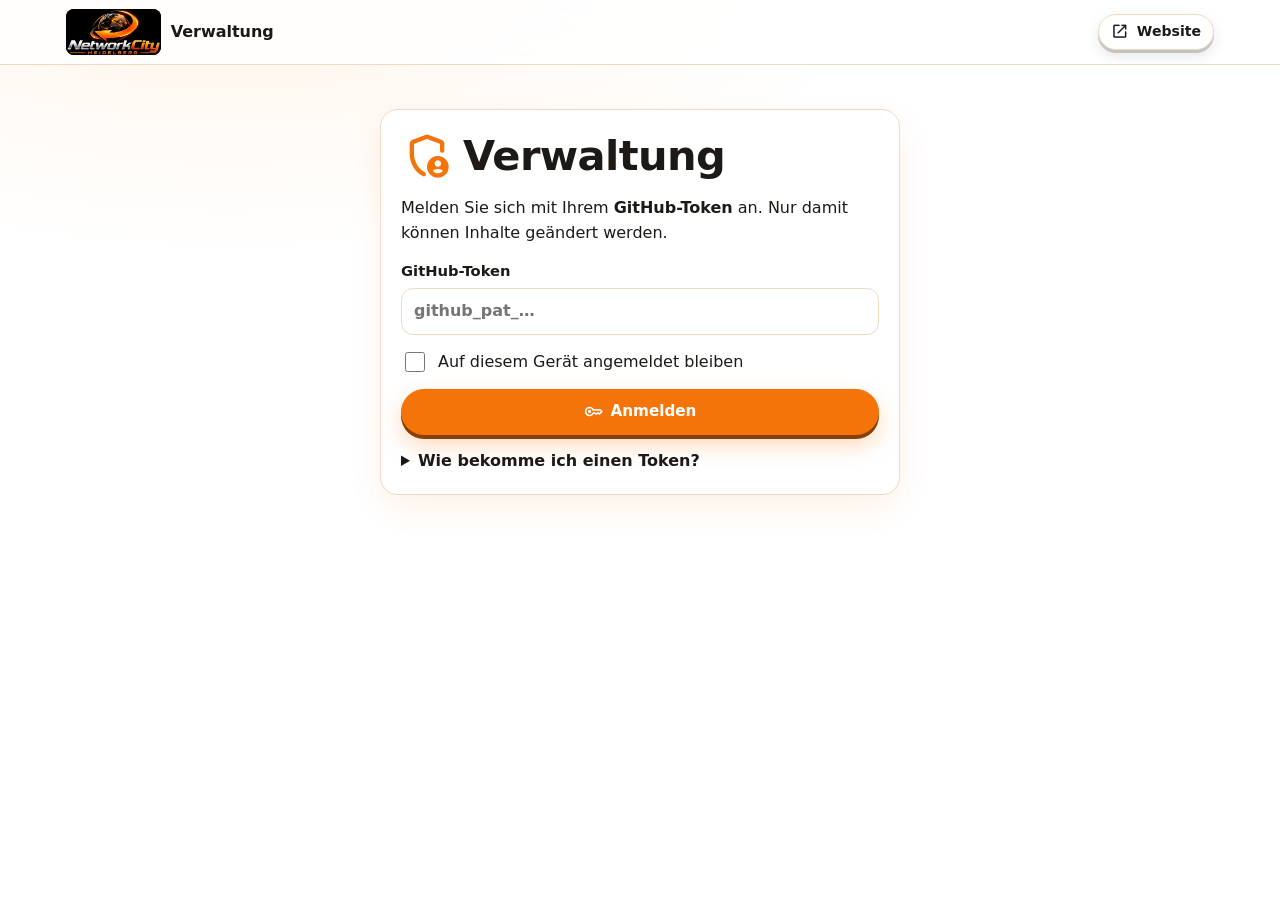
==== commit 68ca87b5: "Verwaltung: neuer Bereich Quittung (Verkauf) mit A4-Druck, Logo und hellem Logo im Hintergrund Co-Au" ====
--- a/admin.html
+++ b/admin.html
@@ -7,8 +7,8 @@
   <title>Verwaltung – Networkcity</title>
   <link rel="icon" href="assets/favicon.png" type="image/png">
   <link rel="apple-touch-icon" href="assets/apple-touch-icon.png">
-  <link rel="stylesheet" href="assets/style.css?v=202610122023">
-  <link rel="stylesheet" href="assets/admin.css?v=202610122023">
+  <link rel="stylesheet" href="assets/style.css?v=202610151127">
+  <link rel="stylesheet" href="assets/admin.css?v=202610151127">
 </head>
 <body>
   <header class="site-header">
@@ -30,7 +30,7 @@
   <dialog id="edit-dialog" aria-labelledby="edit-title"></dialog>
   <div class="toast" id="toast" role="status" aria-live="polite"></div>
 
-  <script src="assets/common.js?v=202610122023"></script>
-  <script src="assets/admin.js?v=202610122023"></script>
+  <script src="assets/common.js?v=202610151127"></script>
+  <script src="assets/admin.js?v=202610151127"></script>
 </body>
 </html>
--- a/assets/style.css
+++ b/assets/style.css
@@ -951,3 +951,87 @@
   .x-promo .promo-slide.is-product img { animation: none !important; transform: translateY(-54%); }
 }
 @media (prefers-reduced-motion: reduce) and (max-width: 760px) { .x-promo .promo-slide.is-product img { transform: translateX(-50%); } }
+/* Vollbild-Werbung in allen Designs: danach normaler Abstand zum Start */
+.hero.after-promo { padding-top: 40px; }
+
+/* ===== Handy-Feinschliff (alle Designs) ===== */
+@media (max-width: 760px) {
+  /* Schwebende Knöpfe: rund und schmal, verdecken nichts mehr */
+  .fab-bar { right: 12px; bottom: calc(12px + env(safe-area-inset-bottom)); gap: 8px; flex-direction: column-reverse; }
+  .fab, .fab.call { width: 52px; height: 52px; min-width: 52px; padding: 0; }
+  .fab span { display: none; }
+  body.has-fab { padding-bottom: 0; }
+  .site-footer { padding-bottom: 90px; }
+
+  /* 3D-Start nach der Werbung: passt auf einen Handy-Bildschirm */
+  .x-hero { padding: 18px 16px 28px; gap: 6px; }
+  .x-hero.after-promo { min-height: calc(100svh - var(--hdr-h, 76px)) !important; align-content: center; }
+  .x-scene { width: min(250px, 64vw); margin: 0 auto 4px; }
+  .x-sat { transform: rotateZ(calc(var(--i) * 120deg)) translateX(min(118px, 30vw)); }
+  .x-sat .ms.badge3d { width: 46px; height: 46px; font-size: 1.3rem; }
+  .x-sat-in { left: -23px; top: -23px; }
+  .x-kicker { margin-bottom: 10px; }
+  .x-kicker .open-status { font-size: .82rem; padding: 5px 11px; }
+  .x-title { font-size: clamp(2.3rem, 11.5vw, 3.2rem); margin-bottom: 12px; }
+  .x-lead { font-size: 1rem; margin-bottom: 16px; }
+  .x-hero-text .btn-row { gap: 8px; }
+  .x-hero-text .btn { padding: 9px 15px; font-size: .9rem; }
+
+  /* Scroll-Geschichte: Bild oben klein, Text direkt darunter */
+  .x-sticky { align-content: start; padding-top: 14px; gap: 4px; }
+  .x-story-visual { height: 150px; }
+  .x-story-visual::before { width: 150px; }
+  .x-story-visual::after { width: 130px; }
+  .x-face .ms.badge3d { width: 100px; height: 100px; font-size: 2.8rem; }
+  .x-story-text { min-height: 56svh; padding-top: 22px; }
+  .x-progress { top: 0; bottom: auto; }
+  .x-step { top: 22px; }
+  .x-step h2 { font-size: clamp(2rem, 10vw, 2.7rem); margin-bottom: 10px; }
+  .x-step p { font-size: .98rem; margin-bottom: 16px; }
+  .x-step-num { margin-bottom: 4px; }
+
+  /* Werbung: Text etwas kleiner, damit er neben die Knöpfe passt */
+  .x-promo .promo-overlay { padding-right: 76px; }
+  .x-promo .promo-title { font-size: clamp(1.6rem, 7.6vw, 2.2rem); }
+  .x-promo .promo-text { font-size: .95rem; }
+
+  /* Öffnungszeiten: Zeit nicht umbrechen */
+  .hours li span:last-child { white-space: nowrap; }
+}
+@media (max-width: 760px) and (max-height: 620px) {
+  .x-scene { width: min(190px, 52vw); }
+  .x-sat { transform: rotateZ(calc(var(--i) * 120deg)) translateX(90px); }
+  .x-lead { display: none; }
+  .x-story-visual { height: 110px; }
+  .x-story-visual::before { width: 110px; }
+  .x-face .ms.badge3d { width: 76px; height: 76px; font-size: 2.1rem; }
+  .x-step p { font-size: .92rem; }
+}
+@media (max-width: 760px) {
+  .fab span { display: inline-block; }
+  .fab span:not(.ms) { display: none; }
+  .fab .ms { font-size: 1.55rem; max-width: none; }
+
+  /* 3D-Start: Einleitungstext kürzer, damit die Knöpfe sichtbar bleiben */
+  .x-lead { display: -webkit-box; -webkit-line-clamp: 2; -webkit-box-orient: vertical; overflow: hidden; }
+
+  /* Seitenköpfe: Icon + Titel in einer Zeile, Text darunter über die volle Breite */
+  .page-head { display: grid; grid-template-columns: auto 1fr; align-items: center; column-gap: 14px; row-gap: 10px; }
+  .page-head > div { display: contents; }
+  .page-head .ms.badge3d { grid-row: 1; grid-column: 1; width: 56px; height: 56px; font-size: 1.6rem; }
+  .page-head h1 { grid-row: 1; grid-column: 2; margin: 0; font-size: clamp(1.6rem, 7.4vw, 2.2rem); }
+  .page-head .lead { grid-row: 2; grid-column: 1 / -1; font-size: 1rem; }
+
+  /* Umschalter Handys/Zubehör kompakter */
+  .shop-switch { display: flex; width: 100%; }
+  .shop-switch a { flex: 1; justify-content: center; padding: 9px 10px; font-size: .92rem; white-space: nowrap; }
+}
+@media (max-width: 760px) and (max-height: 760px) {
+  .x-scene { width: min(205px, 56vw); }
+  .x-sat { transform: rotateZ(calc(var(--i) * 120deg)) translateX(min(98px, 27vw)); }
+}
+@media (max-width: 760px) and (max-height: 620px) {
+  .x-scene { width: min(185px, 52vw); }
+  .x-sat { transform: rotateZ(calc(var(--i) * 120deg)) translateX(88px); }
+  .x-lead { display: none; }
+}
--- a/assets/admin.css
+++ b/assets/admin.css
@@ -106,3 +106,37 @@
   .kv-stempel { position: absolute; left: 50%; top: 50%; transform: translate(-50%, -50%) rotate(-25deg); font: 700 40pt Arial, sans-serif; color: rgba(200, 0, 0, .45); border: 4px solid rgba(200, 0, 0, .45); padding: 1mm 6mm; letter-spacing: 4mm; pointer-events: none; }
 }
 @media print { .kv-anlage .kv-unterschriften { margin-top: 6mm; } .kv-kopie { break-inside: avoid; } .kv-anlage h1 { margin-bottom: 2mm !important; } .kv-anlage > .kv-text { margin-bottom: 2mm; } }
+
+/* ===== Quittung – Druck (A4) ===== */
+@media print {
+  .q-seite { position: relative; width: 210mm; height: 296mm; overflow: hidden; padding: 14mm 18mm 16mm; display: flex; flex-direction: column;
+    -webkit-print-color-adjust: exact; print-color-adjust: exact; }
+  /* Logo groß und ganz hell im Hintergrund über das ganze Blatt */
+  .q-wasser { position: absolute; left: 50%; top: 52%; width: 185mm; transform: translate(-50%, -50%) rotate(-12deg); opacity: .07; z-index: 0; pointer-events: none; }
+  .q-seite > *:not(.q-wasser) { position: relative; z-index: 1; }
+  .q-absender { font-size: 8pt; color: #555; border-bottom: .3mm solid #E8620C; padding-bottom: 1.5mm; margin-bottom: 8mm; letter-spacing: .2mm; }
+  .q-kopf { display: flex; justify-content: space-between; align-items: flex-start; gap: 10mm; margin-bottom: 12mm; }
+  #print-sheet .q-titel h1 { font-size: 30pt; letter-spacing: -.5pt; margin: 6mm 0 6mm; color: #111; }
+  .q-meta { border-collapse: collapse; font-size: 10.5pt; }
+  .q-meta td { padding: 1mm 6mm 1mm 0; vertical-align: top; }
+  .q-meta td:first-child { color: #555; }
+  .q-logo { width: 72mm; text-align: right; }
+  .q-logo img { width: 66mm; height: auto; display: block; margin: 0 0 4mm auto; }
+  .q-kontakt { font-size: 9.5pt; line-height: 1.45; color: #222; }
+  .q-posten { width: 100%; border-collapse: collapse; font-size: 11pt; }
+  .q-posten th { text-align: left; font-size: 9pt; text-transform: none; color: #555; font-weight: 600; border-bottom: .4mm solid #111; padding: 2mm 0; }
+  .q-posten td { padding: 4mm 0; vertical-align: top; border-bottom: .2mm solid #BBB; }
+  .q-posten .r { text-align: right; }
+  .q-modell { font-size: 15pt; font-weight: 700; margin-bottom: 2mm; }
+  .q-imei { font-size: 11pt; margin-bottom: 1mm; font-variant-numeric: tabular-nums; }
+  .q-zustand { font-size: 10pt; color: #444; }
+  .q-betrag { font-size: 12pt; white-space: nowrap; }
+  .q-summe { display: flex; justify-content: space-between; align-items: baseline; margin: 5mm 0 7mm; padding: 3mm 0; border-bottom: .8mm double #111; }
+  .q-summe span { font-size: 13pt; font-weight: 700; }
+  .q-summe strong { font-size: 20pt; }
+  .q-hinweis { font-size: 10pt; margin: 0 0 2.5mm; color: #222; }
+  .q-garantie { font-size: 11.5pt; font-weight: 700; margin: 3mm 0 3mm; padding: 2.5mm 4mm; border-left: 1.2mm solid #E8620C; background: rgba(232, 98, 12, .07); }
+  .q-unterschrift { margin-top: auto; width: 75mm; font-size: 9pt; color: #444; }
+  .q-unterschrift span { display: block; border-bottom: .3mm solid #111; height: 14mm; margin-bottom: 1.5mm; }
+  .q-fuss { margin-top: 8mm; padding-top: 2mm; border-top: .3mm solid #E8620C; font-size: 8pt; color: #555; text-align: center; }
+}
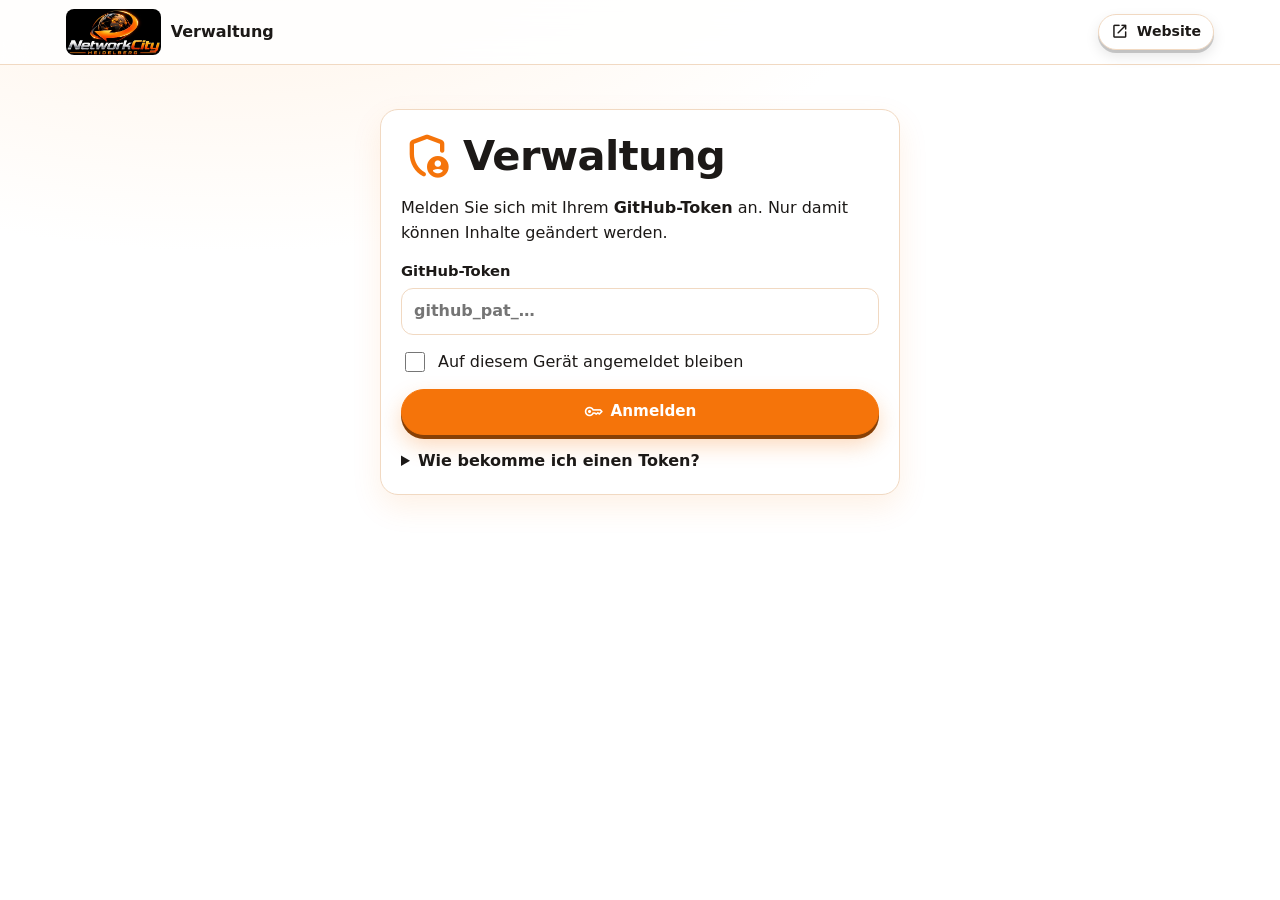
==== commit 860d87b0: "Quittung: Zahlungsart entfernt Co-Authored-By: Claude Opus 5.5 <noreply@anthropic.com> Claude-Sessio" ====
--- a/admin.html
+++ b/admin.html
@@ -7,8 +7,8 @@
   <title>Verwaltung – Networkcity</title>
   <link rel="icon" href="assets/favicon.png" type="image/png">
   <link rel="apple-touch-icon" href="assets/apple-touch-icon.png">
-  <link rel="stylesheet" href="assets/style.css?v=202610151127">
-  <link rel="stylesheet" href="assets/admin.css?v=202610151127">
+  <link rel="stylesheet" href="assets/style.css?v=202610151129">
+  <link rel="stylesheet" href="assets/admin.css?v=202610151129">
 </head>
 <body>
   <header class="site-header">
@@ -30,7 +30,7 @@
   <dialog id="edit-dialog" aria-labelledby="edit-title"></dialog>
   <div class="toast" id="toast" role="status" aria-live="polite"></div>
 
-  <script src="assets/common.js?v=202610151127"></script>
-  <script src="assets/admin.js?v=202610151127"></script>
+  <script src="assets/common.js?v=202610151129"></script>
+  <script src="assets/admin.js?v=202610151129"></script>
 </body>
 </html>
